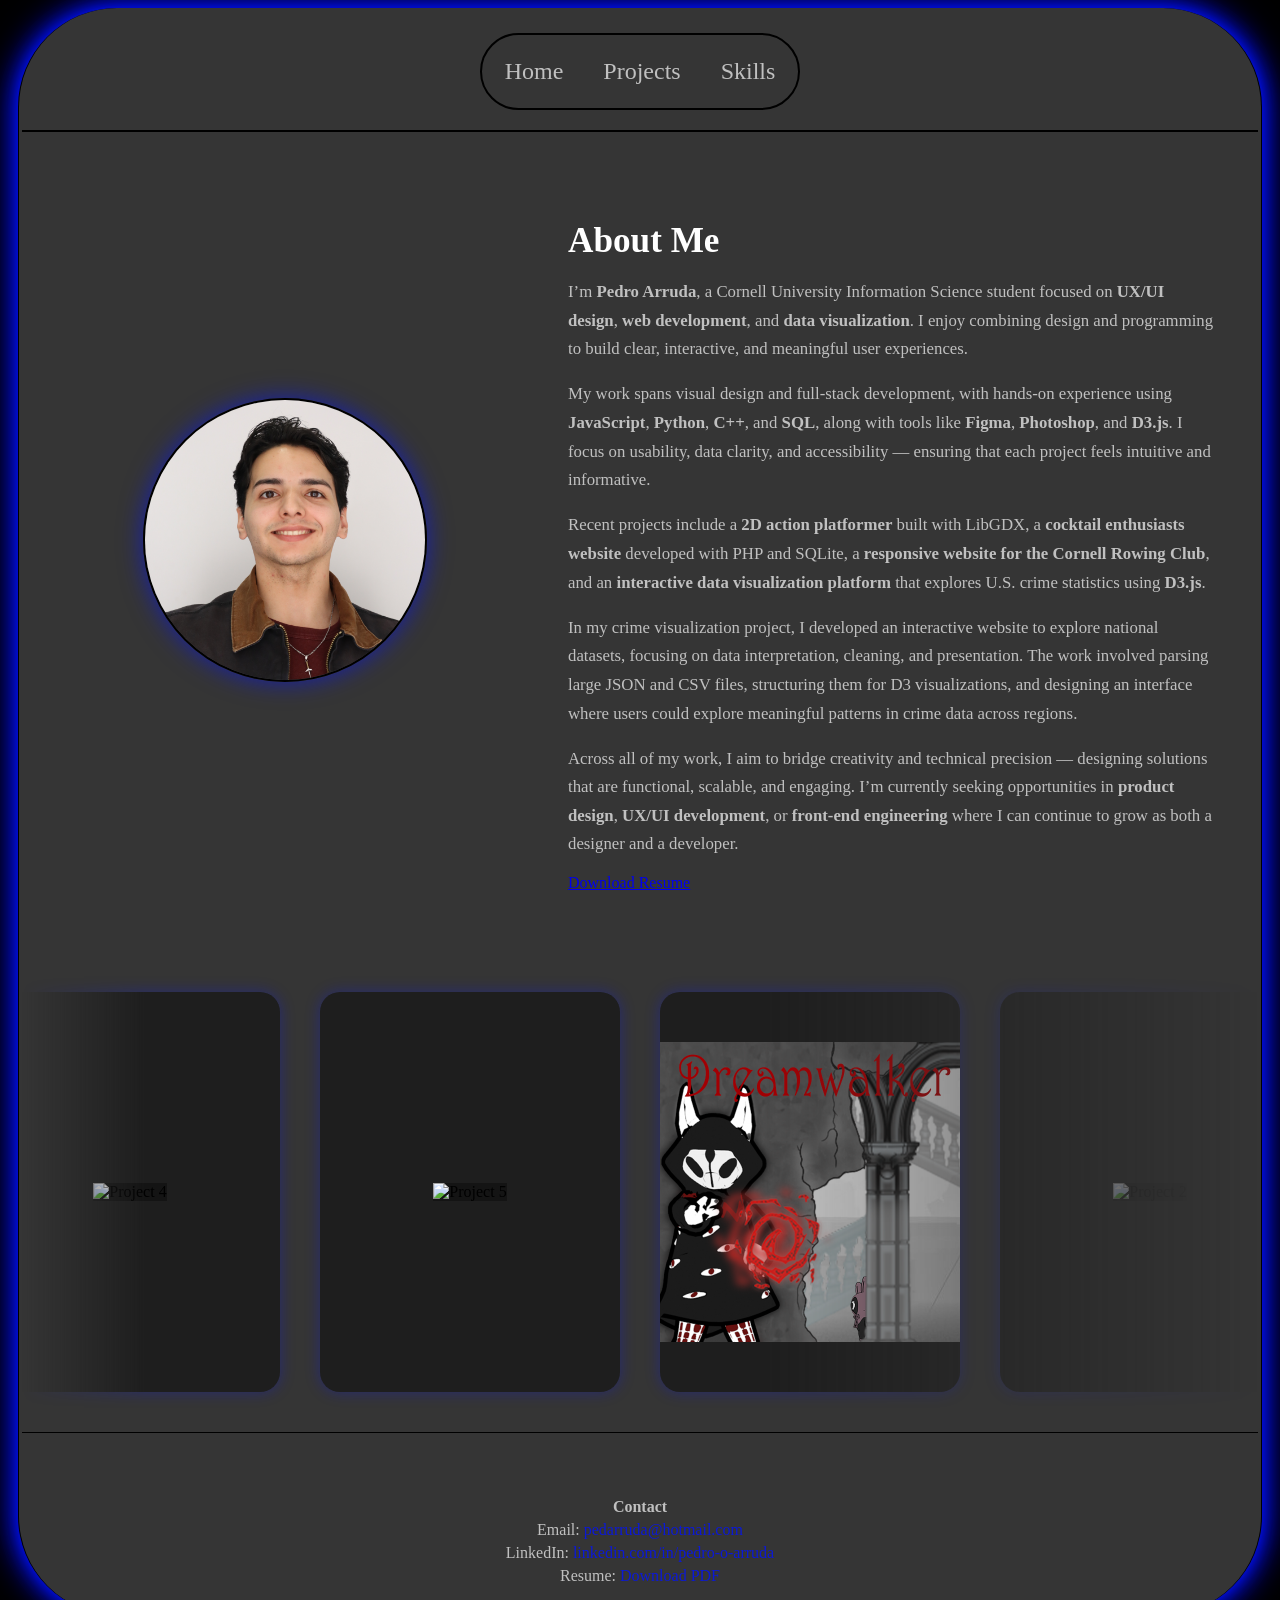
==== index.html @ a1d3c3af "video support, content added," ====
<!DOCTYPE html>
<html lang="en">
<head>
    <meta charset="UTF-8">
    <meta name="Home" id="currentPage">
    <meta name="viewport" content="width=device-width, initial-scale=1.0">
    <meta name="description" content="Pedro Arruda is a Cornell University Information Science student focused on UX/UI design, web development, and data visualization. He creates interactive, accessible, and data-driven experiences using JavaScript, D3.js, and modern web technologies.">
    <title>Home | Pedro Arruda</title>
    <link rel="stylesheet" href="public/css/style.css">
    <script src="https://d3js.org/d3.v7.min.js"></script>
</head>

<body>
    <div class="content shadow">
    

        <main class="col">
            <section class="row center about-section">
                <div class="about-image">
                  <img src="public/images/profile.jpg" alt="Pedro Arruda portrait" id="ppic">
                </div>
              
                <div class="about-text">
                  <h1>About Me</h1>
                  <p>
                    I’m <b>Pedro Arruda</b>, a Cornell University Information Science student focused on 
                    <b>UX/UI design</b>, <b>web development</b>, and <b>data visualization</b>. 
                    I enjoy combining design and programming to build clear, interactive, and meaningful user experiences.
                  </p>
              
                  <p>
                    My work spans visual design and full-stack development, with hands-on experience using 
                    <b>JavaScript</b>, <b>Python</b>, <b>C++</b>, and <b>SQL</b>, along with tools like 
                    <b>Figma</b>, <b>Photoshop</b>, and <b>D3.js</b>.  
                    I focus on usability, data clarity, and accessibility — ensuring that each project feels intuitive and informative.
                  </p>
              
                  <p>
                    Recent projects include a <b>2D action platformer</b> built with LibGDX, a <b>cocktail enthusiasts website</b> 
                    developed with PHP and SQLite, a <b>responsive website for the Cornell Rowing Club</b>, and an 
                    <b>interactive data visualization platform</b> that explores U.S. crime statistics using <b>D3.js</b>.
                  </p>
              
                  <p>
                    In my crime visualization project, I developed an interactive website to explore national datasets, 
                    focusing on data interpretation, cleaning, and presentation. The work involved parsing large JSON and CSV 
                    files, structuring them for D3 visualizations, and designing an interface where users could 
                    explore meaningful patterns in crime data across regions.
                  </p>
              
                  <p>
                    Across all of my work, I aim to bridge creativity and technical precision — designing solutions that are 
                    functional, scalable, and engaging. I’m currently seeking opportunities in <b>product design</b>, 
                    <b>UX/UI development</b>, or <b>front-end engineering</b> where I can continue to grow as both a designer and a developer.
                  </p>
              
                  <a href="public/files/Resume_Pedro_Arruda.pdf" download class="cta-button">Download Resume</a>
                </div>
              </section>
              
            <div class="gallery-wrapper">
                <div class="gallery">
                    <div class="card"><img src="public/images/projects/dreamwalker_card.png" alt="2D Action Platformer Game"></div>
                    <div class="card"><img src="public/images/img2.jpg" alt="Project 2"></div>
                    <div class="card"><img src="public/images/projects/info3300_final.png" alt="US Crime Visualization Website"></div>
                    <div class="card"><img src="public/images/img4.jpg" alt="Project 4"></div>
                    <div class="card"><img src="public/images/img5.jpg" alt="Project 5"></div>
                </div>
                </div>
        </main>

    </div>
</body>

<script src="scripts/nav.js"></script>
<script src="scripts/gallery.js"></script>
<script src="scripts/footer.js"></script>
</html>
---- public/css/style.css ----
/** Table Of Contents
*
*   Body
*   Responsive Navbar
*   Main
*   Projects page
*   Skills page
*   Footer
*
**/


/*    Body    */
body {
    background-color: black;
    > * {
        background-color: rgb(53, 53, 53);
    }
}

/* Scrollbar  customization */
body::-webkit-scrollbar {
    width: 12px;
}
body::-webkit-scrollbar-track {
    background:rgb(53, 53, 53);
    border-radius: 20px;
}
body::-webkit-scrollbar-thumb {
    background-color: rgb(165, 165, 165);
    border-radius: 20px;
}

.content{
    margin: 6px 10px;
    padding: 5px 3px;
    border: 1px solid black;
    border-top:none;
    border-bottom:none;
    border-radius: 99px;
}

/* Afterglow effect */
.shadow{
    box-shadow: 
        0 0 10px rgba(0, 17, 255, 0.5),
        0 0 20px rgba(0, 17, 255, 0.6),
        0 0 30px rgba(0, 17, 255, 0.7), 
        0 0 40px rgba(0, 17, 255, 0.8);
}

/* --- Responsive Navbar --- */

.navbar {
    display: flex;
    justify-content: center;       /* centers nav-container horizontally */
    background-color: transparent;
    padding: 20px 0;               /* increased vertical height */
    border-bottom: 1px solid black;
    box-sizing: border-box;
}

/* Container holding links */
.nav-container {
    display: flex;
    justify-content: center;       /* centers logo + nav group */
    align-items: center;
    flex-wrap: wrap;
    max-width: 800px;              /* slightly wider for balance */
    width: 100%;
    gap: 15px;
    padding: 0 15px;               /* keeps hamburger inside bounds */
}

/* Nav link group */
.nav-links {
    list-style: none;
    display: flex;
    justify-content: center;
    gap: 40px;
    padding: 23px 23px;            /* adds interior breathing room */
    margin: 0;
    border: 2px solid black;
    border-radius: 9999px;
    background-color: rgb(53, 53, 53);
}

.nav-links li a {
    color: silver;
    text-decoration: none;
    font-size: 24px;
    transition: color 0.5s;
}

.nav-links li a:hover {
    color: rgba(0, 17, 255, 0.8);
}

/* --- Hamburger Button --- */
.menu-toggle {
    display: none;
    flex-direction: column;
    cursor: pointer;
    gap: 5px;
    padding: 8px;                  /* keeps within bounds of glow box */
    border-radius: 6px;
    background-color: rgb(53, 53, 53);
    border: 1px solid black;
}

.bar {
    height: 3px;
    width: 25px;
    background-color: silver;
    border-radius: 2px;
    transition: 0.3s;
}

/* Animate to “X” when active */
.menu-toggle.active .bar:nth-child(1) {
    transform: rotate(45deg) translate(5px, 5px);
}
.menu-toggle.active .bar:nth-child(2) {
    opacity: 0;
}
.menu-toggle.active .bar:nth-child(3) {
    transform: rotate(-45deg) translate(5px, -5px);
}

/* --- Mobile Adjustments --- */
@media (max-width: 768px) {
    .nav-container {
        flex-direction: column;
        align-items: center;
        gap: 10px;
    }

    .menu-toggle {
        display: flex;
        margin-bottom: 10px;
    }

    .nav-links {
        flex-direction: column;
        align-items: center;
        width: 90%;
        border-radius: 0 0 15px 15px;
        box-shadow: 0 0 10px rgba(0, 17, 255, 0.5);
        max-height: 0;
        overflow: hidden;
        opacity: 0;
        transition: max-height 0.4s ease-out, opacity 0.3s ease-out;
    }

    .nav-links.active {
        max-height: 350px;         /* taller slide-down space */
        opacity: 1;
        transition: max-height 0.4s ease-in, opacity 0.3s ease-in;
    }

    .nav-links li {
        padding: 12px 0;
        text-align: center;
        width: 100%;
    }
}

/*    Main    */
main {
    display: flex;
    flex-direction: row;
    border-top: 1.5px solid black;
    border-bottom: 1.5px solid black;
    min-height: 400px;
}

#body {
    display: flex;
    flex-direction: column;
}

.center{
    text-align: center;
    padding-top: 5%;
    padding-bottom: padding-top;
}

.col{
    display:flex;
    flex-direction:column;
    flex-wrap:nowrap;
    > *{
        flex-grow:1;
    }
}

.row{
    display:flex;
    flex-direction:row;
    flex-wrap:nowrap;
    > *{
        flex-grow:1;
    }
}

.about-section {
    padding: 60px 40px;
    display: flex;
    align-items: center;
    justify-content: center;
    gap: 60px;
    flex-wrap: wrap;
  }
  
.about-image img {
    width: 280px;
    height: 280px;
    border-radius: 50%;
    object-fit: cover;
    box-shadow: 0 0 25px rgba(0, 17, 255, 0.6);
    border: 2px solid black;
  }
  
.about-text {
    max-width: 650px;
    color: silver;
    text-align: left;
  }
  
.about-text h1 {
    color: white;
    font-size: 2.2rem;
    margin-bottom: 15px;
  }
  
.about-text p {
    line-height: 1.7;
    margin-bottom: 15px;
    font-size: 1.05rem;
  }
  
@media (max-width: 768px) {
    .about-section {
      flex-direction: column;
      text-align: center;
      gap: 30px;
    }
    .about-text {
      text-align: center;
    }
}

/* --- Gallery --- */

.gallery-wrapper {
    position: relative;
    overflow-x: auto;
    overflow-y: hidden;
    scrollbar-width: none;              /* hide scrollbar (Firefox) */
    -ms-overflow-style: none;           /* hide scrollbar (IE/Edge) */
    display: flex;
    justify-content: center;
    align-items: center;
}

/* Hide scrollbar (Webkit browsers) */
.gallery-wrapper::-webkit-scrollbar {
    display: none;
}

.gallery {
    display: flex;
    gap: 40px;                         /* space between cards */
    padding: 40px 60px;                /* breathing room inside glow */
    scroll-snap-type: x mandatory;
}

/* Individual image cards */
.card {
    display: flex;
    align-items: center;
    justify-content: center;
    flex: 0 0 auto;
    width: 300px;
    height: 400px;
    border-radius: 20px;
    overflow: hidden;
    scroll-snap-align: center;
    transition: transform 0.4s ease, box-shadow 0.4s ease;
    background-color: rgb(30, 30, 30);
    box-shadow: 0 0 15px rgba(0, 17, 255, 0.3);
}

/* Image centering fix */
.card img {
    max-width: 100%;
    max-height: 100%;
    object-fit: contain;      /* keeps full image visible */
    object-position: center;  /* centers image inside card */
    display: block;
    margin: auto;
    background-color: rgb(20, 20, 20); /* subtle backdrop for small images */
    transition: transform .5s ease;
}


/* Hover lift/tilt effect */
.card:hover {
    transform: scale(1.05) rotateY(4deg);
    box-shadow: 0 0 25px rgba(0, 17, 255, 0.5);
}

.card:hover img {
    transform: scale(1.1);
}

.gallery-wrapper {
    position: relative;
    overflow-x: auto;
    overflow-y: hidden;
    scrollbar-width: none;
    -ms-overflow-style: none;
    display: flex;
    justify-content: center;
    align-items: center;

    /* Smooth scroll feel */
    scroll-behavior: smooth;
    -webkit-overflow-scrolling: touch;

    /* Dynamic fade edges using mask */
    -webkit-mask-image: linear-gradient(to right,
        transparent 0%,
        black 10%,
        black 60%,
        transparent 100%);
    mask-image: linear-gradient(to right,
        transparent 0%,
        black 10%,
        black 60%,
        transparent 100%);
    -webkit-mask-size: 100% 100%;
    mask-size: 100% 100%;
}

.gallery-wrapper::before {
    left: 0;
    background: linear-gradient(
        to right,
        rgb(33, 33, 33) 0%,
        rgba(53, 53, 53, 0) 100%
    );
}

.gallery-wrapper::after {
    right: 0;
    background: linear-gradient(
        to left,
        rgb(33, 33, 33) 0%,
        rgba(53, 53, 53, 0) 100%
    );
}

/* --- Mobile Adjustments --- */
@media (max-width: 768px) {
    .gallery {
        gap: 20px;
        padding: 20px 40px;
    }

    .card {
        width: 240px;
        height: 320px;
    }
}

/* --- Projects Page --- */

/* Default (Desktop) */
.project-card {
    display: flex;
    flex-direction: row;
    align-items: center;
    background-color: rgb(45, 45, 45);
    border: 1px solid black;
    border-radius: 15px;
    margin: 20px 20px;
    padding: 15px;
    overflow: hidden;
    box-shadow: 0 0 10px rgba(0, 17, 255, 0.4);
    transition: transform 0.3s ease, box-shadow 0.3s ease;
}

.project-card img {
    width: 400px;
    height: auto;
    object-fit: cover;
    border-right: 1px solid black;
}

.project-card:hover {
    transform: scale(1.02);
    box-shadow: 0 0 20px rgba(0, 17, 255, 0.6);
}

.project-text {
    padding: 20px 25px;
    color: silver;
}

/* --- Mobile and Tablet View --- */
@media (max-width: 850px) {
    .project-card {
        flex-direction: column;
        align-items: center;
        text-align: center;
        padding: 0;
    }

    .project-card img {
        width: 100%;
        max-height: 280px; /* keep aspect ratio visible */
        border-right: none;
        border-bottom: 1px solid black;
    }

    .project-text {
        padding: 20px;
    }

    .project-text h2 {
        font-size: 1.4rem;
        margin-bottom: 10px;
    }

    .project-text p {
        font-size: 1rem;
        line-height: 1.6;
    }

    .project-link {
        display: inline-block;
        margin-top: 10px;
        padding: 8px 16px;
        background-color: rgba(0, 17, 255, 0.8);
        border-radius: 9999px;
        color: white;
        text-decoration: none;
        font-weight: bold;
        transition: background 0.3s ease;
    }

    .project-link:hover {
        background-color: rgba(0, 17, 255, 1);
    }
}

/* --- Small Screens (Phones under 500px) --- */
@media (max-width: 500px) {
    .project-card img {
        max-height: 220px;
    }

    .project-text h2 {
        font-size: 1.2rem;
    }

    .project-text p {
        font-size: 0.95rem;
    }
}

/* --- Video Modal --- */
.modal {
    display: none;
    position: fixed;
    z-index: 1000;
    left: 0;
    top: 0;
    width: 100%;
    height: 100%;
    background: rgba(20, 20, 20, 0.8);
    backdrop-filter: blur(6px);
    justify-content: center;
    align-items: center;
  }
  
  .modal.active {
    display: flex;
    animation: fadeIn 0.3s ease;
  }
  
  .modal-content {
    position: relative;
    background-color: rgb(20, 20, 20);
    border-radius: 10px;
    padding: 15px;
    box-shadow: 0 0 25px rgba(0, 17, 255, 0.6);
    max-width: 800px;
    width: 90%;
  }
  
  .modal-content video,
  .modal-content iframe {
    width: 100%;
    height: 450px;
    border-radius: 10px;
    object-fit: cover;
  }
  
  #closeModal {
    position: absolute;
    top: 10px;
    right: 20px;
    font-size: 1.8rem;
    color: white;
    cursor: pointer;
  }
  
  @keyframes fadeIn {
    from { opacity: 0; }
    to { opacity: 1; }
  }
  
  /* Background blur on modal open */
  body.blurred .content.shadow {
    filter: blur(5px) brightness(0.8);
    transition: filter 0.3s ease;
  }
  
  .hint {
    font-size: 0.9rem;
    color: rgba(200, 200, 200, 0.7);
    margin-top: 8px;
    font-style: italic;
  }
  




/*    Footer    */
footer {
    display: flex;
    justify-content: center;
    align-items: center;
    padding: 20px 0;
    margin-top: 40px;
  }
  
  footer ul {
    list-style: none;
    text-align: center;
    padding: 0;
    margin: 0;
    color: silver;
  }
  
  footer ul li {
    margin: 5px 0;
  }
  
  footer a {
    color: rgba(0, 17, 255, 0.8);
    text-decoration: none;
    transition: color 0.3s ease;
  }
  
  footer a:hover {
    color: white;
  }
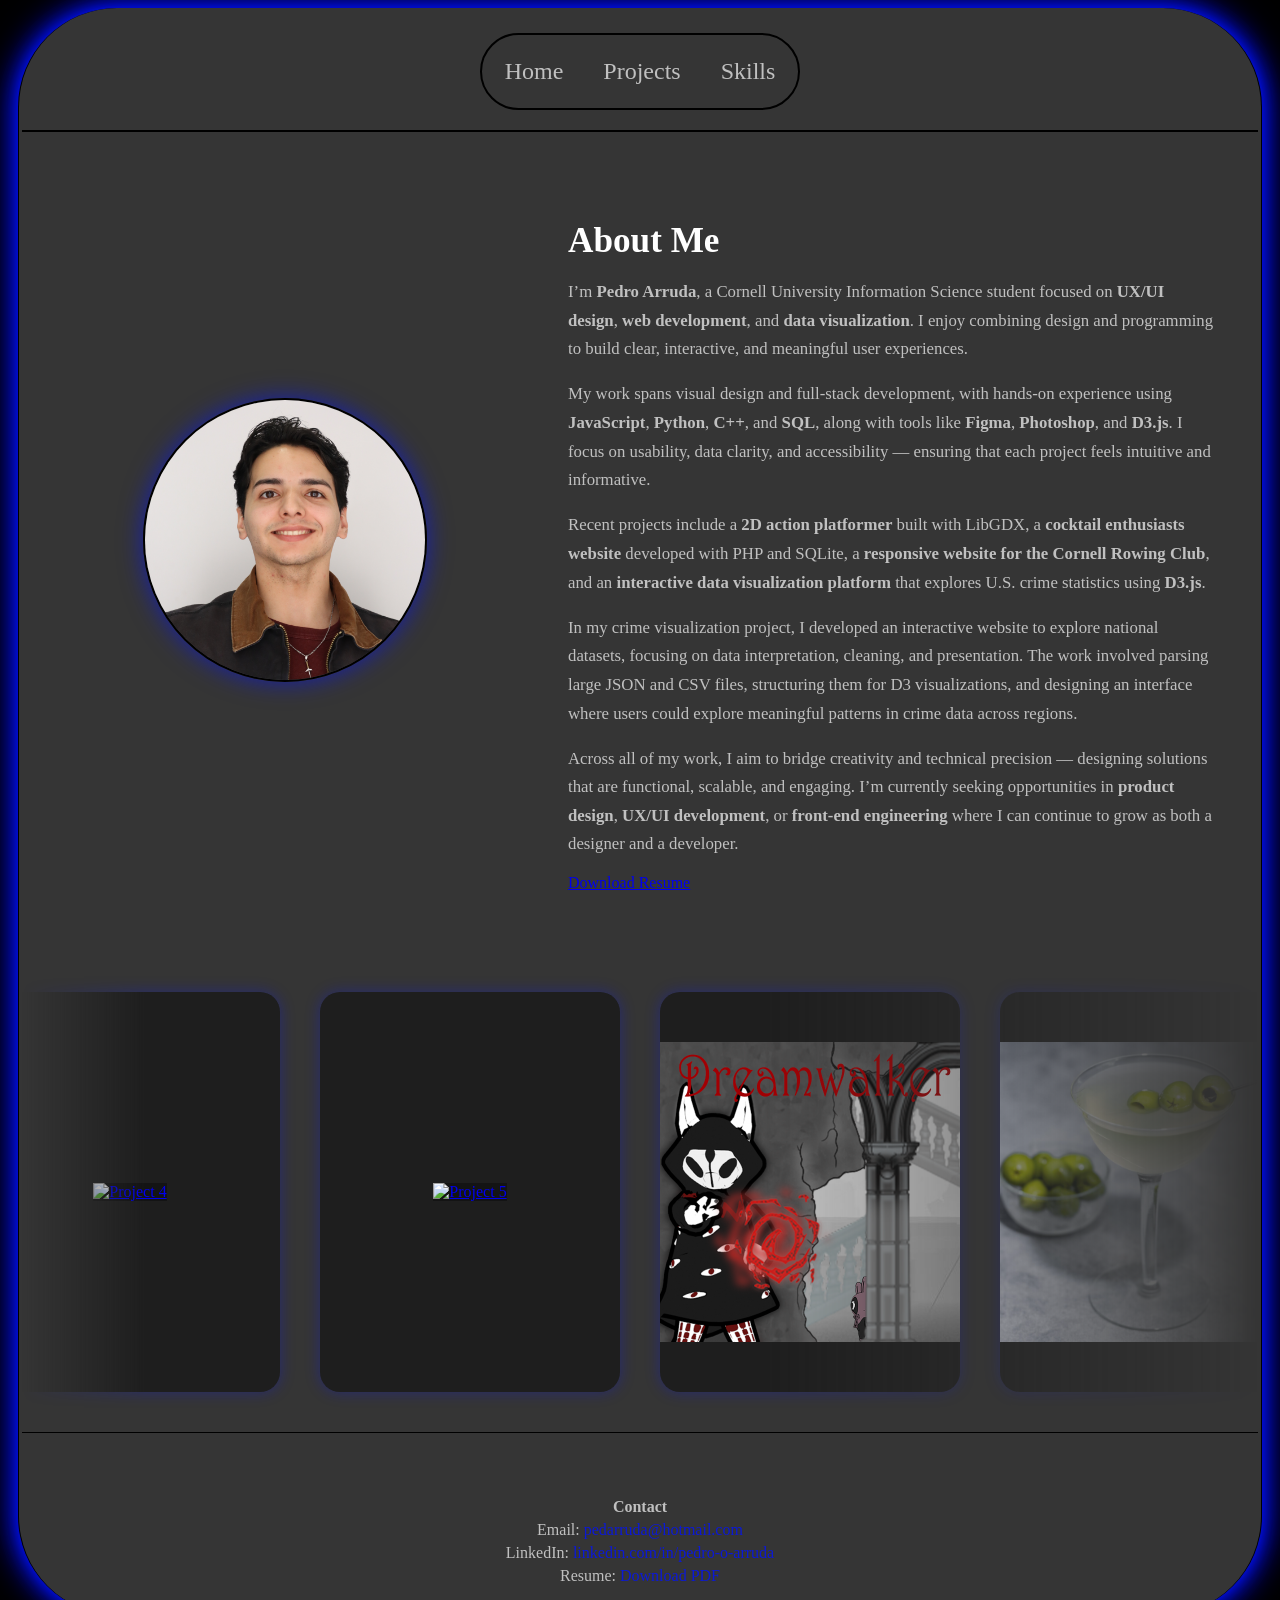
==== commit d938a8c7: "Filling content" ====
--- a/index.html
+++ b/index.html
@@ -58,15 +58,16 @@
                 </div>
               </section>
               
+            
             <div class="gallery-wrapper">
                 <div class="gallery">
-                    <div class="card"><img src="public/images/projects/dreamwalker_card.png" alt="2D Action Platformer Game"></div>
-                    <div class="card"><img src="public/images/img2.jpg" alt="Project 2"></div>
-                    <div class="card"><img src="public/images/projects/info3300_final.png" alt="US Crime Visualization Website"></div>
-                    <div class="card"><img src="public/images/img4.jpg" alt="Project 4"></div>
-                    <div class="card"><img src="public/images/img5.jpg" alt="Project 5"></div>
+                    <div class="card"><a href="projects.html#p1"><img src="public/images/projects/dreamwalker_card.png" alt="2D Action Platformer Game"></a></div>
+                    <div class="card"><a href="projects.html#p2"><img src="public/images/projects/cocktail.jpg" alt="Cocktail Enthusiast Website"></a></div>
+                    <div class="card"><a href="projects.html#p3"><img src="public/images/projects/info3300_final.png" alt="US Crime Visualization Website"></a></div>
+                    <div class="card"><a href="projects.html#p4"><img src="public/images/img4.jpg" alt="Project 4"></a></div>
+                    <div class="card"><a href="projects.html#p5"><img src="public/images/img5.jpg" alt="Project 5"></a></div>
                 </div>
-                </div>
+              </div>
         </main>
 
     </div>
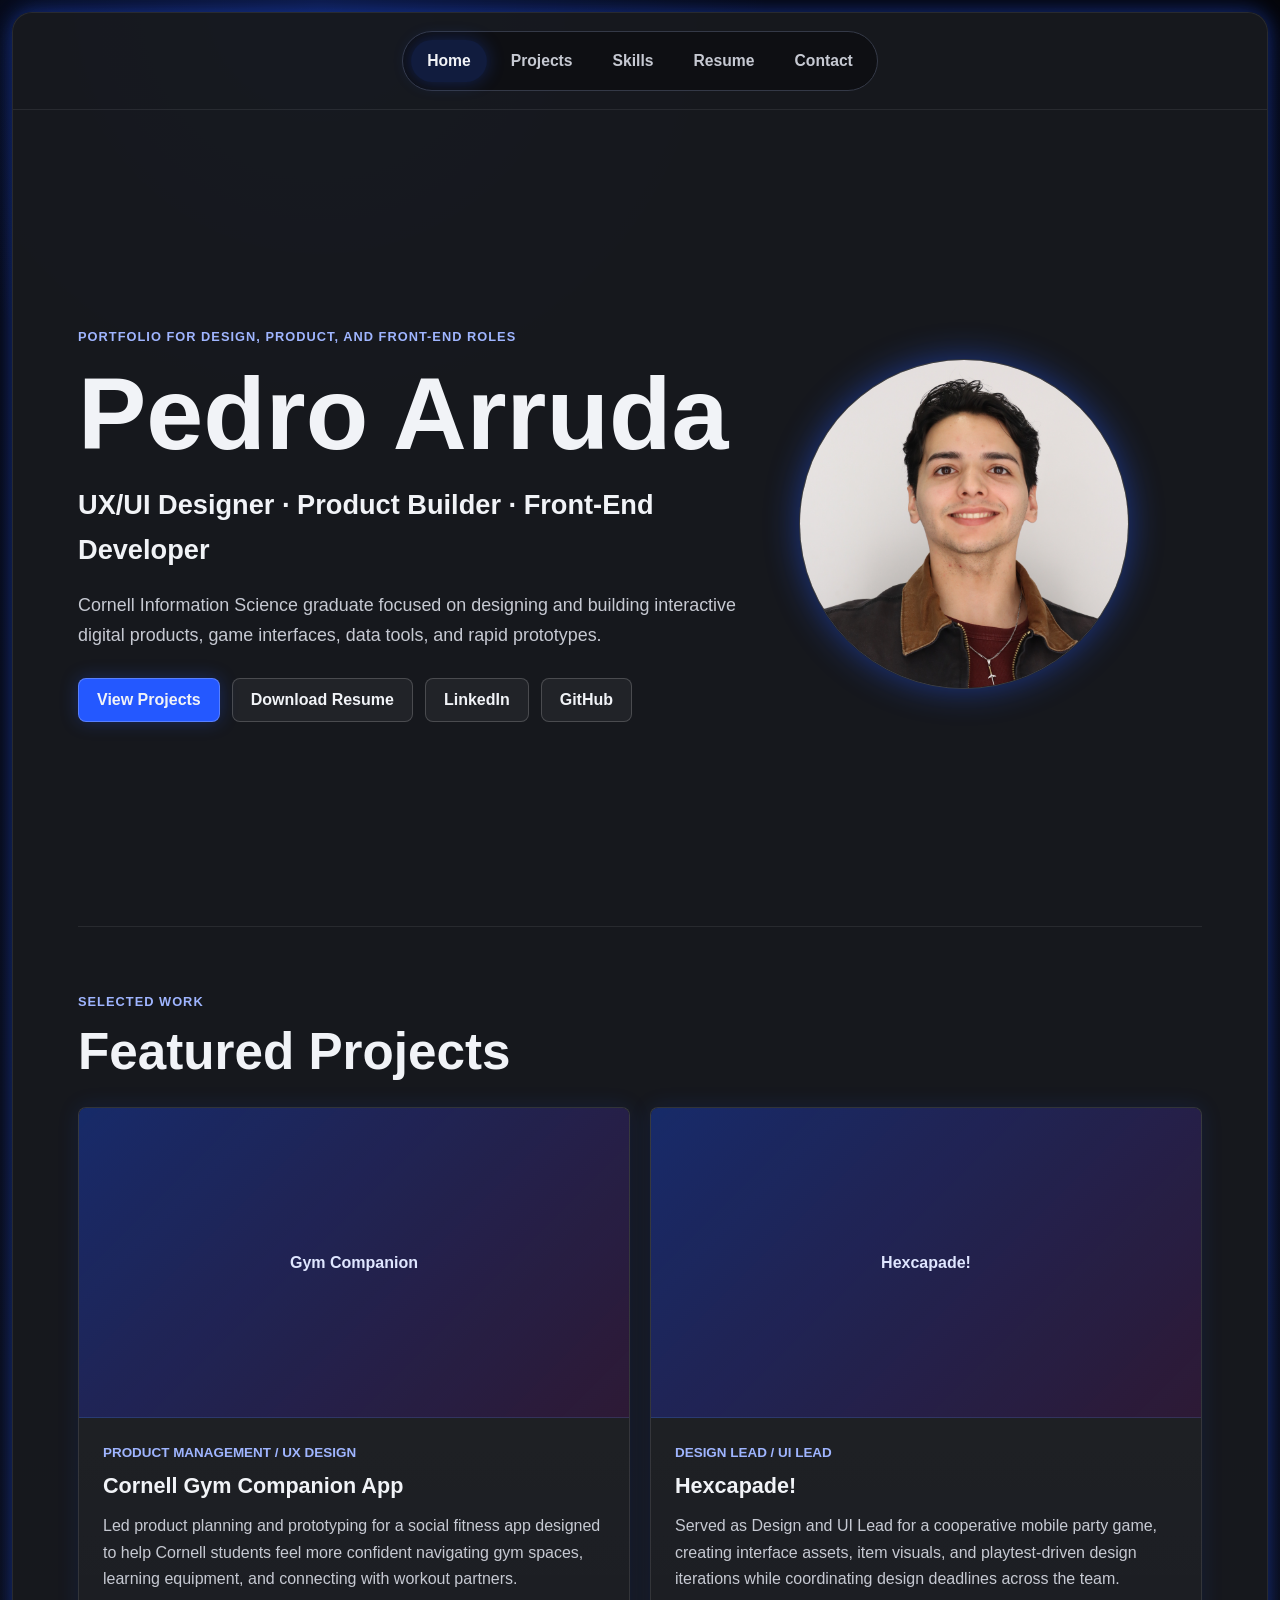
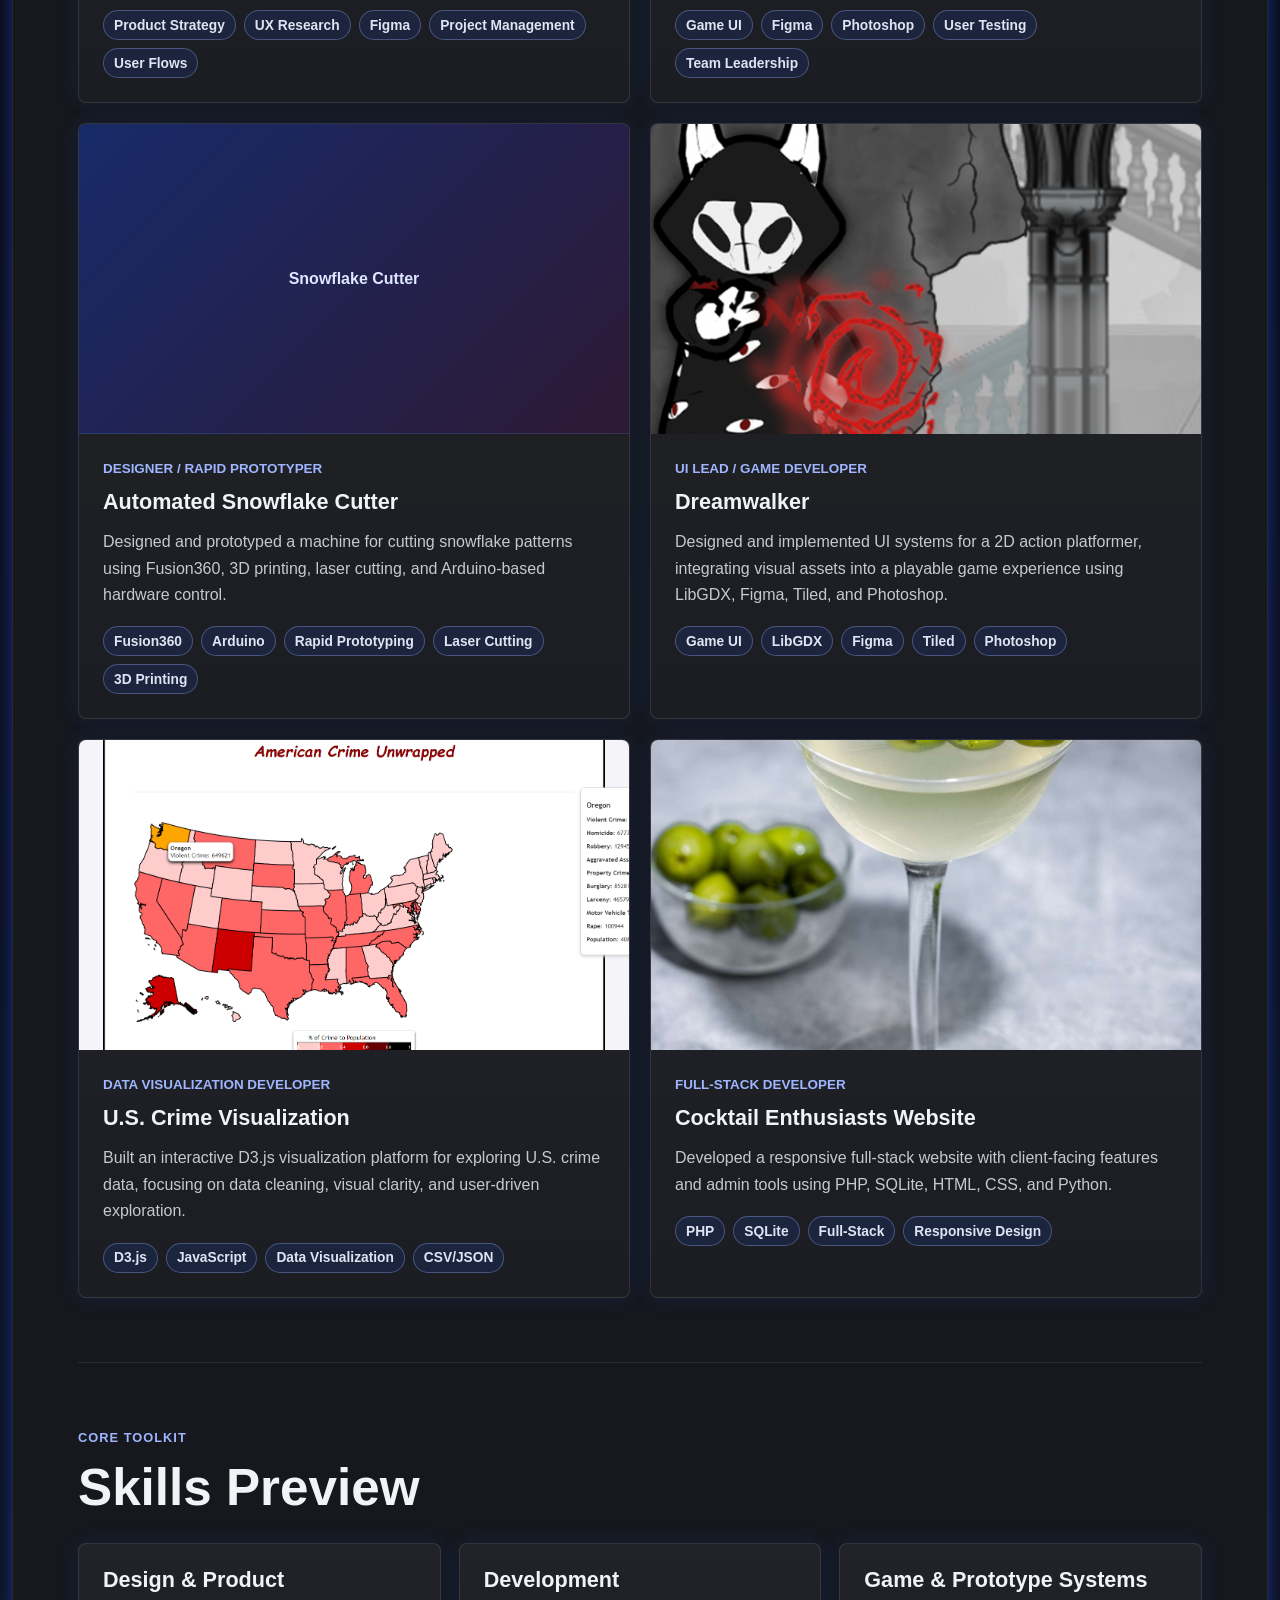
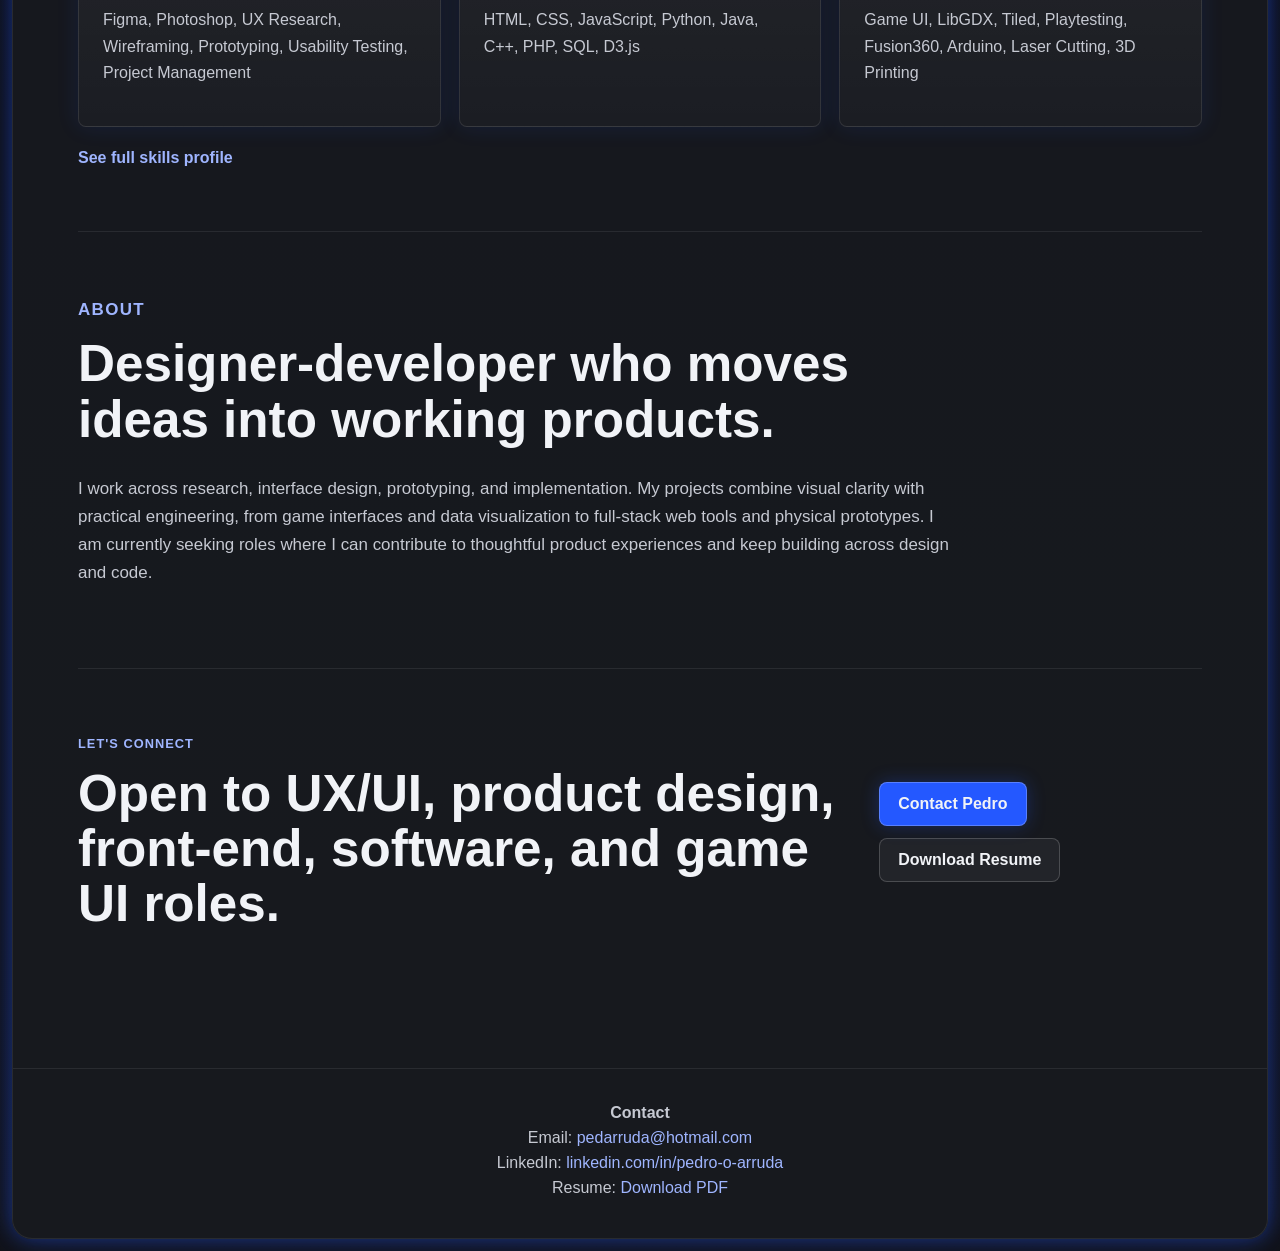
==== commit cebb11d1: "massive changes from previous architecture" ====
--- a/index.html
+++ b/index.html
@@ -4,76 +4,167 @@
     <meta charset="UTF-8">
     <meta name="Home" id="currentPage">
     <meta name="viewport" content="width=device-width, initial-scale=1.0">
-    <meta name="description" content="Pedro Arruda is a Cornell University Information Science student focused on UX/UI design, web development, and data visualization. He creates interactive, accessible, and data-driven experiences using JavaScript, D3.js, and modern web technologies.">
+    <meta name="description" content="Pedro Arruda is a Cornell Information Science graduate focused on UX/UI design, product design, front-end development, software engineering, and game UI design.">
     <title>Home | Pedro Arruda</title>
     <link rel="stylesheet" href="public/css/style.css">
-    <script src="https://d3js.org/d3.v7.min.js"></script>
 </head>
 
 <body>
     <div class="content shadow">
-    
+        <main class="home-page">
+            <section class="hero-section" aria-labelledby="hero-title">
+                <div class="hero-copy">
+                    <p class="eyebrow">Portfolio for design, product, and front-end roles</p>
+                    <h1 id="hero-title">Pedro Arruda</h1>
+                    <p class="hero-role">UX/UI Designer &middot; Product Builder &middot; Front-End Developer</p>
+                    <p class="hero-summary">
+                        Cornell Information Science graduate focused on designing and building interactive digital products,
+                        game interfaces, data tools, and rapid prototypes.
+                    </p>
+                    <div class="button-row" aria-label="Primary portfolio links">
+                        <a class="button primary" href="projects.html">View Projects</a>
+                        <a class="button" href="public/files/Resume.pdf" download aria-label="Download Pedro Arruda resume as a PDF">Download Resume</a>
+                        <a class="button" href="https://linkedin.com/in/pedro-o-arruda" target="_blank" rel="noopener" aria-label="Visit Pedro Arruda on LinkedIn">LinkedIn</a>
+                        <a class="button" href="https://github.com/PedroTheOlive" target="_blank" rel="noopener" aria-label="Visit Pedro Arruda on GitHub">GitHub</a>
+                    </div>
+                </div>
+                <div class="hero-portrait">
+                    <img src="public/images/profile.jpg" alt="Portrait of Pedro Arruda">
+                </div>
+            </section>
 
-        <main class="col">
-            <section class="row center about-section">
-                <div class="about-image">
-                  <img src="public/images/profile.jpg" alt="Pedro Arruda portrait" id="ppic">
+            <section class="section-block" aria-labelledby="featured-title">
+                <div class="section-heading">
+                    <p class="eyebrow">Selected work</p>
+                    <h2 id="featured-title">Featured Projects</h2>
                 </div>
-              
-                <div class="about-text">
-                  <h1>About Me</h1>
-                  <p>
-                    I’m <b>Pedro Arruda</b>, a Cornell University Information Science student focused on 
-                    <b>UX/UI design</b>, <b>web development</b>, and <b>data visualization</b>. 
-                    I enjoy combining design and programming to build clear, interactive, and meaningful user experiences.
-                  </p>
-              
-                  <p>
-                    My work spans visual design and full-stack development, with hands-on experience using 
-                    <b>JavaScript</b>, <b>Python</b>, <b>C++</b>, and <b>SQL</b>, along with tools like 
-                    <b>Figma</b>, <b>Photoshop</b>, and <b>D3.js</b>.  
-                    I focus on usability, data clarity, and accessibility — ensuring that each project feels intuitive and informative.
-                  </p>
-              
-                  <p>
-                    Recent projects include a <b>2D action platformer</b> built with LibGDX, a <b>cocktail enthusiasts website</b> 
-                    developed with PHP and SQLite, a <b>responsive website for the Cornell Rowing Club</b>, and an 
-                    <b>interactive data visualization platform</b> that explores U.S. crime statistics using <b>D3.js</b>.
-                  </p>
-              
-                  <p>
-                    In my crime visualization project, I developed an interactive website to explore national datasets, 
-                    focusing on data interpretation, cleaning, and presentation. The work involved parsing large JSON and CSV 
-                    files, structuring them for D3 visualizations, and designing an interface where users could 
-                    explore meaningful patterns in crime data across regions.
-                  </p>
-              
-                  <p>
-                    Across all of my work, I aim to bridge creativity and technical precision — designing solutions that are 
-                    functional, scalable, and engaging. I’m currently seeking opportunities in <b>product design</b>, 
-                    <b>UX/UI development</b>, or <b>front-end engineering</b> where I can continue to grow as both a designer and a developer.
-                  </p>
-              
-                  <a href="public/files/Resume_Pedro_Arruda.pdf" download class="cta-button">Download Resume</a>
+
+                <div class="featured-grid">
+                    <article class="feature-card">
+                        <!-- TODO: Replace placeholder with a Cornell Gym Companion App screenshot. -->
+                        <div class="project-placeholder" role="img" aria-label="Screenshot placeholder for Cornell Gym Companion App">Gym Companion</div>
+                        <div class="card-copy">
+                            <p class="project-role">Product Management / UX Design</p>
+                            <h3>Cornell Gym Companion App</h3>
+                            <p>Led product planning and prototyping for a social fitness app designed to help Cornell students feel more confident navigating gym spaces, learning equipment, and connecting with workout partners.</p>
+                            <div class="tag-list" aria-label="Cornell Gym Companion App skills">
+                                <span>Product Strategy</span><span>UX Research</span><span>Figma</span><span>Project Management</span><span>User Flows</span>
+                            </div>
+                        </div>
+                    </article>
+
+                    <article class="feature-card">
+                        <!-- TODO: Replace placeholder with a Hexcapade screenshot or key art. -->
+                        <div class="project-placeholder" role="img" aria-label="Screenshot placeholder for Hexcapade">Hexcapade!</div>
+                        <div class="card-copy">
+                            <p class="project-role">Design Lead / UI Lead</p>
+                            <h3>Hexcapade!</h3>
+                            <p>Served as Design and UI Lead for a cooperative mobile party game, creating interface assets, item visuals, and playtest-driven design iterations while coordinating design deadlines across the team.</p>
+                            <div class="tag-list" aria-label="Hexcapade skills">
+                                <span>Game UI</span><span>Figma</span><span>Photoshop</span><span>User Testing</span><span>Team Leadership</span>
+                            </div>
+                        </div>
+                    </article>
+
+                    <article class="feature-card">
+                        <!-- TODO: Replace placeholder with a snowflake cutter prototype photo. -->
+                        <div class="project-placeholder" role="img" aria-label="Screenshot placeholder for Automated Snowflake Cutter">Snowflake Cutter</div>
+                        <div class="card-copy">
+                            <p class="project-role">Designer / Rapid Prototyper</p>
+                            <h3>Automated Snowflake Cutter</h3>
+                            <p>Designed and prototyped a machine for cutting snowflake patterns using Fusion360, 3D printing, laser cutting, and Arduino-based hardware control.</p>
+                            <div class="tag-list" aria-label="Automated Snowflake Cutter skills">
+                                <span>Fusion360</span><span>Arduino</span><span>Rapid Prototyping</span><span>Laser Cutting</span><span>3D Printing</span>
+                            </div>
+                        </div>
+                    </article>
+
+                    <article class="feature-card">
+                        <img src="public/images/projects/dreamwalker_card.png" alt="Dreamwalker game interface preview">
+                        <div class="card-copy">
+                            <p class="project-role">UI Lead / Game Developer</p>
+                            <h3>Dreamwalker</h3>
+                            <p>Designed and implemented UI systems for a 2D action platformer, integrating visual assets into a playable game experience using LibGDX, Figma, Tiled, and Photoshop.</p>
+                            <div class="tag-list" aria-label="Dreamwalker skills">
+                                <span>Game UI</span><span>LibGDX</span><span>Figma</span><span>Tiled</span><span>Photoshop</span>
+                            </div>
+                        </div>
+                    </article>
+
+                    <article class="feature-card">
+                        <img src="public/images/projects/info3300_final.png" alt="Interactive U.S. crime data visualization preview">
+                        <div class="card-copy">
+                            <p class="project-role">Data Visualization Developer</p>
+                            <h3>U.S. Crime Visualization</h3>
+                            <p>Built an interactive D3.js visualization platform for exploring U.S. crime data, focusing on data cleaning, visual clarity, and user-driven exploration.</p>
+                            <div class="tag-list" aria-label="U.S. Crime Visualization skills">
+                                <span>D3.js</span><span>JavaScript</span><span>Data Visualization</span><span>CSV/JSON</span>
+                            </div>
+                        </div>
+                    </article>
+
+                    <article class="feature-card">
+                        <img src="public/images/projects/cocktail.jpg" alt="Cocktail Enthusiasts Website responsive interface preview">
+                        <div class="card-copy">
+                            <p class="project-role">Full-Stack Developer</p>
+                            <h3>Cocktail Enthusiasts Website</h3>
+                            <p>Developed a responsive full-stack website with client-facing features and admin tools using PHP, SQLite, HTML, CSS, and Python.</p>
+                            <div class="tag-list" aria-label="Cocktail Enthusiasts Website skills">
+                                <span>PHP</span><span>SQLite</span><span>Full-Stack</span><span>Responsive Design</span>
+                            </div>
+                        </div>
+                    </article>
                 </div>
-              </section>
-              
-            
-            <div class="gallery-wrapper">
-                <div class="gallery">
-                    <div class="card"><a href="projects.html#p1"><img src="public/images/projects/dreamwalker_card.png" alt="2D Action Platformer Game"></a></div>
-                    <div class="card"><a href="projects.html#p2"><img src="public/images/projects/cocktail.jpg" alt="Cocktail Enthusiast Website"></a></div>
-                    <div class="card"><a href="projects.html#p3"><img src="public/images/projects/info3300_final.png" alt="US Crime Visualization Website"></a></div>
-                    <div class="card"><a href="projects.html#p4"><img src="public/images/img4.jpg" alt="Project 4"></a></div>
-                    <div class="card"><a href="projects.html#p5"><img src="public/images/img5.jpg" alt="Project 5"></a></div>
+            </section>
+
+            <section class="section-block skills-preview" aria-labelledby="skills-preview-title">
+                <div class="section-heading">
+                    <p class="eyebrow">Core toolkit</p>
+                    <h2 id="skills-preview-title">Skills Preview</h2>
                 </div>
-              </div>
+                <div class="skill-card-grid">
+                    <article class="skill-card">
+                        <h3>Design & Product</h3>
+                        <p>Figma, Photoshop, UX Research, Wireframing, Prototyping, Usability Testing, Project Management</p>
+                    </article>
+                    <article class="skill-card">
+                        <h3>Development</h3>
+                        <p>HTML, CSS, JavaScript, Python, Java, C++, PHP, SQL, D3.js</p>
+                    </article>
+                    <article class="skill-card">
+                        <h3>Game & Prototype Systems</h3>
+                        <p>Game UI, LibGDX, Tiled, Playtesting, Fusion360, Arduino, Laser Cutting, 3D Printing</p>
+                    </article>
+                </div>
+                <a class="text-link" href="skills.html">See full skills profile</a>
+            </section>
+
+            <section class="section-block about-brief" aria-labelledby="about-title">
+                <div class="section-heading">
+                    <p class="eyebrow">About</p>
+                    <h2 id="about-title">Designer-developer who moves ideas into working products.</h2>
+                </div>
+                <p>
+                    I work across research, interface design, prototyping, and implementation. My projects combine visual clarity
+                    with practical engineering, from game interfaces and data visualization to full-stack web tools and physical prototypes.
+                    I am currently seeking roles where I can contribute to thoughtful product experiences and keep building across design and code.
+                </p>
+            </section>
+
+            <section class="section-block cta-section" id="contact" aria-labelledby="contact-title">
+                <div>
+                    <p class="eyebrow">Let's connect</p>
+                    <h2 id="contact-title">Open to UX/UI, product design, front-end, software, and game UI roles.</h2>
+                </div>
+                <div class="button-row">
+                    <a class="button primary" href="mailto:pedarruda@hotmail.com" aria-label="Email Pedro Arruda">Contact Pedro</a>
+                    <a class="button" href="public/files/Resume.pdf" download aria-label="Download Pedro Arruda resume as a PDF">Download Resume</a>
+                </div>
+            </section>
         </main>
+    </div>
 
-    </div>
+    <script src="scripts/nav.js"></script>
+    <script src="scripts/footer.js"></script>
 </body>
-
-<script src="scripts/nav.js"></script>
-<script src="scripts/gallery.js"></script>
-<script src="scripts/footer.js"></script>
 </html>
--- a/public/css/style.css
+++ b/public/css/style.css
@@ -1,572 +1,844 @@
-/** Table Of Contents
-*
-*   Body
-*   Responsive Navbar
-*   Main
-*   Projects page
-*   Skills page
-*   Footer
-*
-**/
-
-
-/*    Body    */
+:root {
+    --surface: #181a1f;
+    --line: #343947;
+    --text: #f1f3f7;
+    --muted: #c6c9d2;
+    --soft: #9fa6b8;
+    --blue: #2458ff;
+    --blue-soft: rgba(36, 88, 255, 0.28);
+    --radius: 8px;
+    --max-width: 1180px;
+}
+
+* {
+    box-sizing: border-box;
+}
+
+html {
+    scroll-behavior: smooth;
+}
+
 body {
-    background-color: black;
-    > * {
-        background-color: rgb(53, 53, 53);
-    }
-}
-
-/* Scrollbar  customization */
+    margin: 0;
+    min-height: 100vh;
+    background:
+        radial-gradient(circle at 25% 0%, rgba(36, 88, 255, 0.22), transparent 28rem),
+        linear-gradient(180deg, #050507 0%, #111217 100%);
+    color: var(--text);
+    font-family: Arial, Helvetica, sans-serif;
+}
+
 body::-webkit-scrollbar {
     width: 12px;
 }
+
 body::-webkit-scrollbar-track {
-    background:rgb(53, 53, 53);
+    background: var(--surface);
+}
+
+body::-webkit-scrollbar-thumb {
+    background-color: #777d8a;
     border-radius: 20px;
 }
-body::-webkit-scrollbar-thumb {
-    background-color: rgb(165, 165, 165);
+
+a {
+    color: inherit;
+}
+
+img {
+    display: block;
+    max-width: 100%;
+}
+
+.content {
+    width: min(100% - 24px, 1440px);
+    margin: 12px auto;
+    background: rgba(24, 26, 31, 0.94);
+    border: 1px solid rgba(255, 255, 255, 0.08);
     border-radius: 20px;
-}
-
-.content{
-    margin: 6px 10px;
-    padding: 5px 3px;
-    border: 1px solid black;
-    border-top:none;
-    border-bottom:none;
-    border-radius: 99px;
-}
-
-/* Afterglow effect */
-.shadow{
-    box-shadow: 
-        0 0 10px rgba(0, 17, 255, 0.5),
-        0 0 20px rgba(0, 17, 255, 0.6),
-        0 0 30px rgba(0, 17, 255, 0.7), 
-        0 0 40px rgba(0, 17, 255, 0.8);
-}
-
-/* --- Responsive Navbar --- */
+    overflow: hidden;
+}
+
+.shadow {
+    box-shadow:
+        0 0 18px rgba(36, 88, 255, 0.36),
+        0 0 42px rgba(36, 88, 255, 0.22);
+}
 
 .navbar {
     display: flex;
-    justify-content: center;       /* centers nav-container horizontally */
-    background-color: transparent;
-    padding: 20px 0;               /* increased vertical height */
-    border-bottom: 1px solid black;
-    box-sizing: border-box;
-}
-
-/* Container holding links */
+    justify-content: center;
+    padding: 18px 20px;
+    border-bottom: 1px solid rgba(255, 255, 255, 0.08);
+}
+
 .nav-container {
-    display: flex;
-    justify-content: center;       /* centers logo + nav group */
-    align-items: center;
-    flex-wrap: wrap;
-    max-width: 800px;              /* slightly wider for balance */
-    width: 100%;
-    gap: 15px;
-    padding: 0 15px;               /* keeps hamburger inside bounds */
-}
-
-/* Nav link group */
+    width: min(100%, var(--max-width));
+    display: flex;
+    justify-content: center;
+    align-items: center;
+}
+
 .nav-links {
     list-style: none;
     display: flex;
     justify-content: center;
-    gap: 40px;
-    padding: 23px 23px;            /* adds interior breathing room */
+    align-items: center;
+    gap: 8px;
+    padding: 8px;
     margin: 0;
-    border: 2px solid black;
-    border-radius: 9999px;
-    background-color: rgb(53, 53, 53);
-}
-
-.nav-links li a {
-    color: silver;
+    border: 1px solid var(--line);
+    border-radius: 999px;
+    background-color: rgba(12, 13, 17, 0.76);
+}
+
+.nav-links a {
+    display: inline-flex;
+    align-items: center;
+    min-height: 42px;
+    padding: 0 16px;
+    color: var(--muted);
     text-decoration: none;
-    font-size: 24px;
-    transition: color 0.5s;
-}
-
-.nav-links li a:hover {
-    color: rgba(0, 17, 255, 0.8);
-}
-
-/* --- Hamburger Button --- */
+    font-size: 0.98rem;
+    font-weight: 700;
+    border-radius: 999px;
+    transition: color 0.2s ease, background-color 0.2s ease, box-shadow 0.2s ease;
+}
+
+.nav-links a:hover,
+.nav-links a:focus-visible,
+.nav-links a.active {
+    color: var(--text);
+    background-color: rgba(36, 88, 255, 0.18);
+    box-shadow: 0 0 18px var(--blue-soft);
+    outline: none;
+}
+
 .menu-toggle {
     display: none;
     flex-direction: column;
+    gap: 5px;
+    padding: 10px;
+    border: 1px solid var(--line);
+    border-radius: var(--radius);
+    background-color: rgba(12, 13, 17, 0.9);
     cursor: pointer;
-    gap: 5px;
-    padding: 8px;                  /* keeps within bounds of glow box */
-    border-radius: 6px;
-    background-color: rgb(53, 53, 53);
-    border: 1px solid black;
 }
 
 .bar {
     height: 3px;
     width: 25px;
-    background-color: silver;
+    background-color: var(--muted);
     border-radius: 2px;
-    transition: 0.3s;
-}
-
-/* Animate to “X” when active */
+    transition: transform 0.3s ease, opacity 0.3s ease;
+}
+
 .menu-toggle.active .bar:nth-child(1) {
-    transform: rotate(45deg) translate(5px, 5px);
-}
+    transform: rotate(45deg) translate(6px, 5px);
+}
+
 .menu-toggle.active .bar:nth-child(2) {
     opacity: 0;
 }
+
 .menu-toggle.active .bar:nth-child(3) {
-    transform: rotate(-45deg) translate(5px, -5px);
-}
-
-/* --- Mobile Adjustments --- */
-@media (max-width: 768px) {
-    .nav-container {
-        flex-direction: column;
-        align-items: center;
-        gap: 10px;
-    }
-
-    .menu-toggle {
-        display: flex;
-        margin-bottom: 10px;
-    }
-
-    .nav-links {
-        flex-direction: column;
-        align-items: center;
-        width: 90%;
-        border-radius: 0 0 15px 15px;
-        box-shadow: 0 0 10px rgba(0, 17, 255, 0.5);
-        max-height: 0;
-        overflow: hidden;
-        opacity: 0;
-        transition: max-height 0.4s ease-out, opacity 0.3s ease-out;
-    }
-
-    .nav-links.active {
-        max-height: 350px;         /* taller slide-down space */
-        opacity: 1;
-        transition: max-height 0.4s ease-in, opacity 0.3s ease-in;
-    }
-
-    .nav-links li {
-        padding: 12px 0;
-        text-align: center;
-        width: 100%;
-    }
-}
-
-/*    Main    */
+    transform: rotate(-45deg) translate(6px, -5px);
+}
+
 main {
-    display: flex;
-    flex-direction: row;
-    border-top: 1.5px solid black;
-    border-bottom: 1.5px solid black;
-    min-height: 400px;
-}
-
-#body {
+    min-height: 420px;
+}
+
+.home-page,
+.projects-section,
+.skills-section {
+    width: min(100%, var(--max-width));
+    margin: 0 auto;
+    padding: 56px 28px 72px;
+}
+
+.hero-section {
+    min-height: min(760px, calc(100vh - 80px));
+    display: grid;
+    grid-template-columns: minmax(0, 1.25fr) minmax(280px, 0.75fr);
+    align-items: center;
+    gap: 48px;
+    padding-bottom: 44px;
+}
+
+.hero-copy {
+    max-width: 760px;
+}
+
+.eyebrow {
+    margin: 0 0 12px;
+    color: #9fb5ff;
+    font-size: 0.8rem;
+    font-weight: 800;
+    letter-spacing: 0.08em;
+    text-transform: uppercase;
+}
+
+h1,
+h2,
+h3,
+p {
+    overflow-wrap: anywhere;
+}
+
+h1,
+h2,
+h3 {
+    margin-top: 0;
+    line-height: 1.08;
+}
+
+h1 {
+    margin-bottom: 14px;
+    font-size: clamp(3rem, 8vw, 6.75rem);
+}
+
+h2 {
+    margin-bottom: 16px;
+    font-size: clamp(1.85rem, 4vw, 3.2rem);
+}
+
+h3 {
+    margin-bottom: 10px;
+    font-size: 1.35rem;
+}
+
+p {
+    color: var(--muted);
+    line-height: 1.65;
+}
+
+.hero-role {
+    margin: 0 0 18px;
+    color: var(--text);
+    font-size: clamp(1.15rem, 2.4vw, 1.7rem);
+    font-weight: 800;
+}
+
+.hero-summary {
+    max-width: 680px;
+    margin-bottom: 28px;
+    font-size: 1.12rem;
+}
+
+.hero-portrait {
+    justify-self: center;
+}
+
+.hero-portrait img {
+    width: min(100%, 330px);
+    aspect-ratio: 1;
+    object-fit: cover;
+    border-radius: 50%;
+    border: 1px solid rgba(255, 255, 255, 0.16);
+    box-shadow: 0 0 34px rgba(36, 88, 255, 0.48);
+}
+
+.button-row {
+    display: flex;
+    flex-wrap: wrap;
+    gap: 12px;
+}
+
+.button,
+.project-link,
+.project-vid,
+.case-study-button {
+    display: inline-flex;
+    align-items: center;
+    justify-content: center;
+    min-height: 44px;
+    padding: 0 18px;
+    border: 1px solid rgba(255, 255, 255, 0.18);
+    border-radius: var(--radius);
+    background-color: rgba(255, 255, 255, 0.05);
+    color: var(--text);
+    font: inherit;
+    font-weight: 800;
+    text-decoration: none;
+    cursor: pointer;
+    transition: transform 0.2s ease, border-color 0.2s ease, box-shadow 0.2s ease, background-color 0.2s ease;
+}
+
+.button.primary,
+.project-link,
+.project-vid {
+    background-color: var(--blue);
+    border-color: rgba(255, 255, 255, 0.24);
+    box-shadow: 0 0 18px var(--blue-soft);
+}
+
+.button:hover,
+.button:focus-visible,
+.project-link:hover,
+.project-link:focus-visible,
+.project-vid:hover,
+.project-vid:focus-visible,
+.case-study-button:hover,
+.case-study-button:focus-visible {
+    transform: translateY(-2px);
+    border-color: rgba(255, 255, 255, 0.42);
+    box-shadow: 0 0 24px rgba(36, 88, 255, 0.42);
+    outline: none;
+}
+
+.section-block {
+    padding: 64px 0;
+    border-top: 1px solid rgba(255, 255, 255, 0.08);
+}
+
+.section-heading {
+    max-width: 780px;
+    margin-bottom: 28px;
+}
+
+.featured-grid {
+    display: grid;
+    grid-template-columns: repeat(2, minmax(0, 1fr));
+    gap: 20px;
+}
+
+.feature-card,
+.project-card,
+.skill-card {
+    background: linear-gradient(180deg, rgba(255, 255, 255, 0.05), rgba(255, 255, 255, 0.025));
+    border: 1px solid rgba(255, 255, 255, 0.1);
+    border-radius: var(--radius);
+    box-shadow: 0 0 22px rgba(36, 88, 255, 0.12);
+}
+
+.feature-card {
+    overflow: hidden;
+}
+
+.feature-card img,
+.project-card img,
+.project-placeholder {
+    width: 100%;
+    background-color: #0c0d11;
+}
+
+.feature-card img,
+.project-placeholder {
+    aspect-ratio: 16 / 9;
+    object-fit: cover;
+}
+
+.project-placeholder {
+    display: flex;
+    align-items: center;
+    justify-content: center;
+    min-height: 220px;
+    padding: 24px;
+    color: #dfe6ff;
+    font-weight: 900;
+    text-align: center;
+    border-bottom: 1px solid rgba(255, 255, 255, 0.08);
+    background:
+        linear-gradient(135deg, rgba(36, 88, 255, 0.35), rgba(255, 77, 255, 0.12)),
+        #101219;
+}
+
+.card-copy,
+.project-text {
+    padding: 24px;
+}
+
+.project-role {
+    margin: 0 0 10px;
+    color: #9fb5ff;
+    font-size: 0.84rem;
+    font-weight: 800;
+    text-transform: uppercase;
+}
+
+.tag-list {
+    display: flex;
+    flex-wrap: wrap;
+    gap: 8px;
+    margin-top: 18px;
+}
+
+.tag-list span {
+    display: inline-flex;
+    align-items: center;
+    min-height: 30px;
+    padding: 4px 10px;
+    color: #dfe4f4;
+    font-size: 0.86rem;
+    font-weight: 700;
+    border: 1px solid rgba(159, 181, 255, 0.34);
+    border-radius: 999px;
+    background-color: rgba(36, 88, 255, 0.12);
+}
+
+.skill-card-grid {
+    display: grid;
+    grid-template-columns: repeat(3, minmax(0, 1fr));
+    gap: 18px;
+}
+
+.skill-card-grid.large {
+    grid-template-columns: repeat(2, minmax(0, 1fr));
+}
+
+.skill-card {
+    padding: 24px;
+}
+
+.skill-card h2,
+.skill-card h3 {
+    margin-bottom: 12px;
+}
+
+.text-link {
+    display: inline-flex;
+    margin-top: 22px;
+    color: #9fb5ff;
+    font-weight: 800;
+    text-decoration: none;
+}
+
+.text-link:hover,
+.text-link:focus-visible {
+    color: var(--text);
+    outline: none;
+}
+
+.about-brief p {
+    max-width: 880px;
+    font-size: 1.06rem;
+}
+
+.cta-section {
+    display: flex;
+    justify-content: space-between;
+    align-items: center;
+    gap: 24px;
+}
+
+.page-cta {
+    display: flex;
+    justify-content: space-between;
+    align-items: center;
+    gap: 24px;
+    margin-top: 34px;
+    padding: 28px;
+    background: linear-gradient(180deg, rgba(36, 88, 255, 0.12), rgba(255, 255, 255, 0.035));
+    border: 1px solid rgba(159, 181, 255, 0.22);
+    border-radius: var(--radius);
+    box-shadow: 0 0 24px rgba(36, 88, 255, 0.16);
+}
+
+.page-cta h2 {
+    margin-bottom: 10px;
+    font-size: clamp(1.5rem, 3vw, 2.35rem);
+}
+
+.page-cta p:last-child {
+    margin-bottom: 0;
+}
+
+.cta-section h2 {
+    max-width: 820px;
+    margin-bottom: 0;
+}
+
+.page-header {
+    max-width: 880px;
+    margin-bottom: 36px;
+}
+
+.page-header h1 {
+    font-size: clamp(2.7rem, 6vw, 5rem);
+}
+
+.projects-section {
     display: flex;
     flex-direction: column;
-}
-
-.center{
-    text-align: center;
-    padding-top: 5%;
-    padding-bottom: padding-top;
-}
-
-.col{
-    display:flex;
-    flex-direction:column;
-    flex-wrap:nowrap;
-    > *{
-        flex-grow:1;
-    }
-}
-
-.row{
-    display:flex;
-    flex-direction:row;
-    flex-wrap:nowrap;
-    > *{
-        flex-grow:1;
-    }
-}
-
-.about-section {
-    padding: 60px 40px;
-    display: flex;
-    align-items: center;
-    justify-content: center;
-    gap: 60px;
+    gap: 22px;
+}
+
+.project-card {
+    display: grid;
+    grid-template-columns: minmax(260px, 0.75fr) minmax(0, 1.25fr);
+    overflow: hidden;
+}
+
+.case-study-trigger {
+    cursor: pointer;
+    transition: transform 0.2s ease, border-color 0.2s ease, box-shadow 0.2s ease;
+}
+
+.case-study-trigger:hover {
+    transform: translateY(-2px);
+    border-color: rgba(159, 181, 255, 0.44);
+    box-shadow: 0 0 28px rgba(36, 88, 255, 0.22);
+    outline: none;
+}
+
+.project-card img,
+.project-card > .project-placeholder {
+    height: 100%;
+    min-height: 300px;
+    object-fit: cover;
+    border-right: 1px solid rgba(255, 255, 255, 0.08);
+    border-bottom: none;
+}
+
+.project-text h2 {
+    font-size: clamp(1.45rem, 2.4vw, 2.1rem);
+}
+
+.video-actions {
+    display: flex;
     flex-wrap: wrap;
-  }
-  
-.about-image img {
-    width: 280px;
-    height: 280px;
-    border-radius: 50%;
-    object-fit: cover;
-    box-shadow: 0 0 25px rgba(0, 17, 255, 0.6);
-    border: 2px solid black;
-  }
-  
-.about-text {
-    max-width: 650px;
-    color: silver;
-    text-align: left;
-  }
-  
-.about-text h1 {
-    color: white;
-    font-size: 2.2rem;
-    margin-bottom: 15px;
-  }
-  
-.about-text p {
-    line-height: 1.7;
-    margin-bottom: 15px;
-    font-size: 1.05rem;
-  }
-  
-@media (max-width: 768px) {
-    .about-section {
-      flex-direction: column;
-      text-align: center;
-      gap: 30px;
-    }
-    .about-text {
-      text-align: center;
-    }
-}
-
-/* --- Gallery --- */
-
-.gallery-wrapper {
-    position: relative;
-    overflow-x: auto;
-    overflow-y: hidden;
-    scrollbar-width: none;              /* hide scrollbar (Firefox) */
-    -ms-overflow-style: none;           /* hide scrollbar (IE/Edge) */
-    display: flex;
-    justify-content: center;
-    align-items: center;
-}
-
-/* Hide scrollbar (Webkit browsers) */
-.gallery-wrapper::-webkit-scrollbar {
-    display: none;
-}
-
-.gallery {
-    display: flex;
-    gap: 40px;                         /* space between cards */
-    padding: 40px 60px;                /* breathing room inside glow */
-    scroll-snap-type: x mandatory;
-}
-
-/* Individual image cards */
-.card {
-    display: flex;
-    align-items: center;
-    justify-content: center;
-    flex: 0 0 auto;
-    width: 300px;
-    height: 400px;
-    border-radius: 20px;
-    overflow: hidden;
-    scroll-snap-align: center;
-    transition: transform 0.4s ease, box-shadow 0.4s ease;
-    background-color: rgb(30, 30, 30);
-    box-shadow: 0 0 15px rgba(0, 17, 255, 0.3);
-}
-
-/* Image centering fix */
-.card img {
-    max-width: 100%;
-    max-height: 100%;
-    object-fit: contain;      /* keeps full image visible */
-    object-position: center;  /* centers image inside card */
-    display: block;
-    margin: auto;
-    background-color: rgb(20, 20, 20); /* subtle backdrop for small images */
-    transition: transform .5s ease;
-}
-
-
-/* Hover lift/tilt effect */
-.card:hover {
-    transform: scale(1.05) rotateY(4deg);
-    box-shadow: 0 0 25px rgba(0, 17, 255, 0.5);
-}
-
-.card:hover img {
-    transform: scale(1.1);
-}
-
-.gallery-wrapper {
-    position: relative;
-    overflow-x: auto;
-    overflow-y: hidden;
-    scrollbar-width: none;
-    -ms-overflow-style: none;
-    display: flex;
-    justify-content: center;
-    align-items: center;
-
-    /* Smooth scroll feel */
-    scroll-behavior: smooth;
-    -webkit-overflow-scrolling: touch;
-
-    /* Dynamic fade edges using mask */
-    -webkit-mask-image: linear-gradient(to right,
-        transparent 0%,
-        black 10%,
-        black 60%,
-        transparent 100%);
-    mask-image: linear-gradient(to right,
-        transparent 0%,
-        black 10%,
-        black 60%,
-        transparent 100%);
-    -webkit-mask-size: 100% 100%;
-    mask-size: 100% 100%;
-}
-
-.gallery-wrapper::before {
-    left: 0;
-    background: linear-gradient(
-        to right,
-        rgb(33, 33, 33) 0%,
-        rgba(53, 53, 53, 0) 100%
-    );
-}
-
-.gallery-wrapper::after {
-    right: 0;
-    background: linear-gradient(
-        to left,
-        rgb(33, 33, 33) 0%,
-        rgba(53, 53, 53, 0) 100%
-    );
-}
-
-/* --- Mobile Adjustments --- */
-@media (max-width: 768px) {
-    .gallery {
-        gap: 20px;
-        padding: 20px 40px;
-    }
-
-    .card {
-        width: 240px;
-        height: 320px;
-    }
-}
-
-/* --- Projects Page --- */
-
-/* Default (Desktop) */
-.project-card {
-    display: flex;
-    flex-direction: row;
-    align-items: center;
-    background-color: rgb(45, 45, 45);
-    border: 1px solid black;
-    border-radius: 15px;
-    margin: 20px 20px;
-    padding: 15px;
-    overflow: hidden;
-    box-shadow: 0 0 10px rgba(0, 17, 255, 0.4);
-    transition: transform 0.3s ease, box-shadow 0.3s ease;
-}
-
-.project-card img {
-    width: 400px;
-    height: auto;
-    object-fit: cover;
-    border-right: 1px solid black;
-}
-
-.project-card:hover {
-    transform: scale(1.02);
-    box-shadow: 0 0 20px rgba(0, 17, 255, 0.6);
-}
-
-.project-text {
-    padding: 20px 25px;
-    color: silver;
-}
-
-/* --- Mobile and Tablet View --- */
-@media (max-width: 850px) {
-    .project-card {
-        flex-direction: column;
-        align-items: center;
-        text-align: center;
-        padding: 0;
-    }
-
-    .project-card img {
-        width: 100%;
-        max-height: 280px; /* keep aspect ratio visible */
-        border-right: none;
-        border-bottom: 1px solid black;
-    }
-
-    .project-text {
-        padding: 20px;
-    }
-
-    .project-text h2 {
-        font-size: 1.4rem;
-        margin-bottom: 10px;
-    }
-
-    .project-text p {
-        font-size: 1rem;
-        line-height: 1.6;
-    }
-
-    .project-link {
-        display: inline-block;
-        margin-top: 10px;
-        padding: 8px 16px;
-        background-color: rgba(0, 17, 255, 0.8);
-        border-radius: 9999px;
-        color: white;
-        text-decoration: none;
-        font-weight: bold;
-        transition: background 0.3s ease;
-    }
-
-    .project-link:hover {
-        background-color: rgba(0, 17, 255, 1);
-    }
-}
-
-/* --- Small Screens (Phones under 500px) --- */
-@media (max-width: 500px) {
-    .project-card img {
-        max-height: 220px;
-    }
-
-    .project-text h2 {
-        font-size: 1.2rem;
-    }
-
-    .project-text p {
-        font-size: 0.95rem;
-    }
-}
-
-/* --- Video Modal --- */
+    gap: 10px;
+    margin-top: 18px;
+}
+
+.case-study-button {
+    margin-top: 18px;
+    margin-right: 10px;
+}
+
+.hint {
+    margin-top: 16px;
+    color: var(--soft);
+    font-size: 0.92rem;
+    font-style: italic;
+}
+
 .modal {
     display: none;
     position: fixed;
     z-index: 1000;
-    left: 0;
-    top: 0;
+    inset: 0;
+    padding: 20px;
+    background: rgba(5, 5, 7, 0.82);
+    backdrop-filter: blur(6px);
+    justify-content: center;
+    align-items: center;
+}
+
+.case-study-modal {
+    display: none;
+    position: fixed;
+    z-index: 990;
+    inset: 0;
+    padding: 24px;
+    background: rgba(5, 5, 7, 0.82);
+    backdrop-filter: blur(6px);
+    justify-content: center;
+    align-items: center;
+}
+
+.case-study-modal.active {
+    display: flex;
+    animation: fadeIn 0.3s ease;
+}
+
+.case-study-dialog {
+    position: relative;
+    width: min(980px, 100%);
+    max-height: min(860px, calc(100vh - 48px));
+    background-color: #101219;
+    border: 1px solid rgba(255, 255, 255, 0.14);
+    border-radius: var(--radius);
+    box-shadow: 0 0 38px rgba(36, 88, 255, 0.52);
+    overflow: hidden;
+}
+
+.case-study-content {
+    max-height: min(860px, calc(100vh - 48px));
+    overflow-y: auto;
+    padding: 34px;
+    outline: none;
+}
+
+.case-study-content::-webkit-scrollbar {
+    width: 10px;
+}
+
+.case-study-content::-webkit-scrollbar-track {
+    background-color: rgba(255, 255, 255, 0.05);
+}
+
+.case-study-content::-webkit-scrollbar-thumb {
+    background-color: rgba(159, 181, 255, 0.5);
+    border-radius: 999px;
+}
+
+.case-study-close {
+    position: absolute;
+    top: 12px;
+    right: 12px;
+    z-index: 2;
+    width: 42px;
+    height: 42px;
+    border: 1px solid rgba(255, 255, 255, 0.18);
+    border-radius: 50%;
+    background-color: #141722;
+    color: var(--text);
+    font-size: 1.65rem;
+    line-height: 1;
+    cursor: pointer;
+}
+
+.case-study-detail {
+    max-width: 820px;
+}
+
+.case-study-detail h2 {
+    padding-right: 36px;
+    font-size: clamp(2rem, 4.6vw, 3.7rem);
+}
+
+.case-study-detail section {
+    padding: 28px 0;
+    border-top: 1px solid rgba(255, 255, 255, 0.08);
+}
+
+.case-study-detail section:first-of-type {
+    margin-top: 28px;
+}
+
+.case-study-role {
+    color: #9fb5ff;
+    font-weight: 800;
+}
+
+body.modal-open {
+    overflow: hidden;
+}
+
+.modal.active {
+    display: flex;
+    animation: fadeIn 0.3s ease;
+}
+
+.modal-content {
+    position: relative;
+    width: min(900px, 100%);
+    padding: 18px;
+    background-color: #101219;
+    border: 1px solid rgba(255, 255, 255, 0.12);
+    border-radius: var(--radius);
+    box-shadow: 0 0 35px rgba(36, 88, 255, 0.5);
+}
+
+.video-frame {
+    aspect-ratio: 16 / 9;
+}
+
+.modal-content video,
+.modal-content iframe {
     width: 100%;
     height: 100%;
-    background: rgba(20, 20, 20, 0.8);
-    backdrop-filter: blur(6px);
+    border: 0;
+    border-radius: var(--radius);
+    background-color: #050507;
+}
+
+#closeModal {
+    position: absolute;
+    top: -14px;
+    right: -14px;
+    width: 42px;
+    height: 42px;
+    border: 1px solid rgba(255, 255, 255, 0.18);
+    border-radius: 50%;
+    background-color: #141722;
+    color: var(--text);
+    font-size: 1.65rem;
+    line-height: 1;
+    cursor: pointer;
+}
+
+body.modal-open .content.shadow {
+    filter: blur(5px) brightness(0.8);
+}
+
+footer {
+    display: flex;
     justify-content: center;
     align-items: center;
-  }
-  
-  .modal.active {
-    display: flex;
-    animation: fadeIn 0.3s ease;
-  }
-  
-  .modal-content {
-    position: relative;
-    background-color: rgb(20, 20, 20);
-    border-radius: 10px;
-    padding: 15px;
-    box-shadow: 0 0 25px rgba(0, 17, 255, 0.6);
-    max-width: 800px;
-    width: 90%;
-  }
-  
-  .modal-content video,
-  .modal-content iframe {
-    width: 100%;
-    height: 450px;
-    border-radius: 10px;
-    object-fit: cover;
-  }
-  
-  #closeModal {
-    position: absolute;
-    top: 10px;
-    right: 20px;
-    font-size: 1.8rem;
-    color: white;
-    cursor: pointer;
-  }
-  
-  @keyframes fadeIn {
-    from { opacity: 0; }
-    to { opacity: 1; }
-  }
-  
-  /* Background blur on modal open */
-  body.blurred .content.shadow {
-    filter: blur(5px) brightness(0.8);
-    transition: filter 0.3s ease;
-  }
-  
-  .hint {
-    font-size: 0.9rem;
-    color: rgba(200, 200, 200, 0.7);
-    margin-top: 8px;
-    font-style: italic;
-  }
-  
-
-
-
-
-/*    Footer    */
-footer {
-    display: flex;
-    justify-content: center;
-    align-items: center;
-    padding: 20px 0;
-    margin-top: 40px;
-  }
-  
-  footer ul {
+    padding: 28px 20px 34px;
+    border-top: 1px solid rgba(255, 255, 255, 0.08);
+}
+
+footer ul {
     list-style: none;
     text-align: center;
     padding: 0;
     margin: 0;
-    color: silver;
-  }
-  
-  footer ul li {
-    margin: 5px 0;
-  }
-  
-  footer a {
-    color: rgba(0, 17, 255, 0.8);
+    color: var(--muted);
+}
+
+footer li {
+    margin: 7px 0;
+}
+
+footer a {
+    color: #9fb5ff;
     text-decoration: none;
-    transition: color 0.3s ease;
-  }
-  
-  footer a:hover {
-    color: white;
-  }
-  
+}
+
+footer a:hover,
+footer a:focus-visible {
+    color: var(--text);
+    outline: none;
+}
+
+@keyframes fadeIn {
+    from {
+        opacity: 0;
+    }
+    to {
+        opacity: 1;
+    }
+}
+
+@media (max-width: 900px) {
+    .menu-toggle {
+        display: flex;
+        margin-left: auto;
+    }
+
+    .nav-container {
+        flex-direction: column;
+        align-items: stretch;
+        gap: 12px;
+    }
+
+    .nav-links {
+        flex-direction: column;
+        align-items: stretch;
+        width: 100%;
+        max-height: 0;
+        padding-top: 0;
+        padding-bottom: 0;
+        overflow: hidden;
+        opacity: 0;
+        border-radius: var(--radius);
+        transition: max-height 0.35s ease, opacity 0.25s ease, padding 0.25s ease;
+    }
+
+    .nav-links.active {
+        max-height: 380px;
+        padding-top: 8px;
+        padding-bottom: 8px;
+        opacity: 1;
+    }
+
+    .nav-links a {
+        justify-content: center;
+        width: 100%;
+    }
+
+    .hero-section {
+        grid-template-columns: 1fr;
+        min-height: auto;
+        padding-top: 16px;
+        text-align: center;
+    }
+
+    .hero-copy {
+        margin: 0 auto;
+    }
+
+    .button-row {
+        justify-content: center;
+    }
+
+    .featured-grid,
+    .skill-card-grid,
+    .skill-card-grid.large,
+    .project-card {
+        grid-template-columns: 1fr;
+    }
+
+    .project-card img,
+    .project-card > .project-placeholder {
+        min-height: 240px;
+        border-right: 0;
+        border-bottom: 1px solid rgba(255, 255, 255, 0.08);
+    }
+
+    .cta-section {
+        align-items: flex-start;
+        flex-direction: column;
+    }
+
+    .page-cta {
+        align-items: flex-start;
+        flex-direction: column;
+    }
+}
+
+@media (max-width: 560px) {
+    .content {
+        width: 100%;
+        margin: 0;
+        border-radius: 0;
+    }
+
+    .home-page,
+    .projects-section,
+    .skills-section {
+        padding: 34px 16px 54px;
+    }
+
+    .section-block {
+        padding: 46px 0;
+    }
+
+    .hero-portrait img {
+        width: 220px;
+    }
+
+    .button,
+    .project-link,
+    .project-vid,
+    .case-study-button {
+        width: 100%;
+    }
+
+    .card-copy,
+    .project-text,
+    .skill-card {
+        padding: 18px;
+    }
+
+    .project-placeholder {
+        min-height: 190px;
+    }
+
+    #closeModal {
+        top: 8px;
+        right: 8px;
+    }
+
+    .case-study-modal {
+        padding: 12px;
+    }
+
+    .case-study-dialog,
+    .case-study-content {
+        max-height: calc(100vh - 24px);
+    }
+
+    .case-study-content {
+        padding: 24px 18px;
+    }
+
+    .case-study-close {
+        top: 8px;
+        right: 8px;
+    }
+}
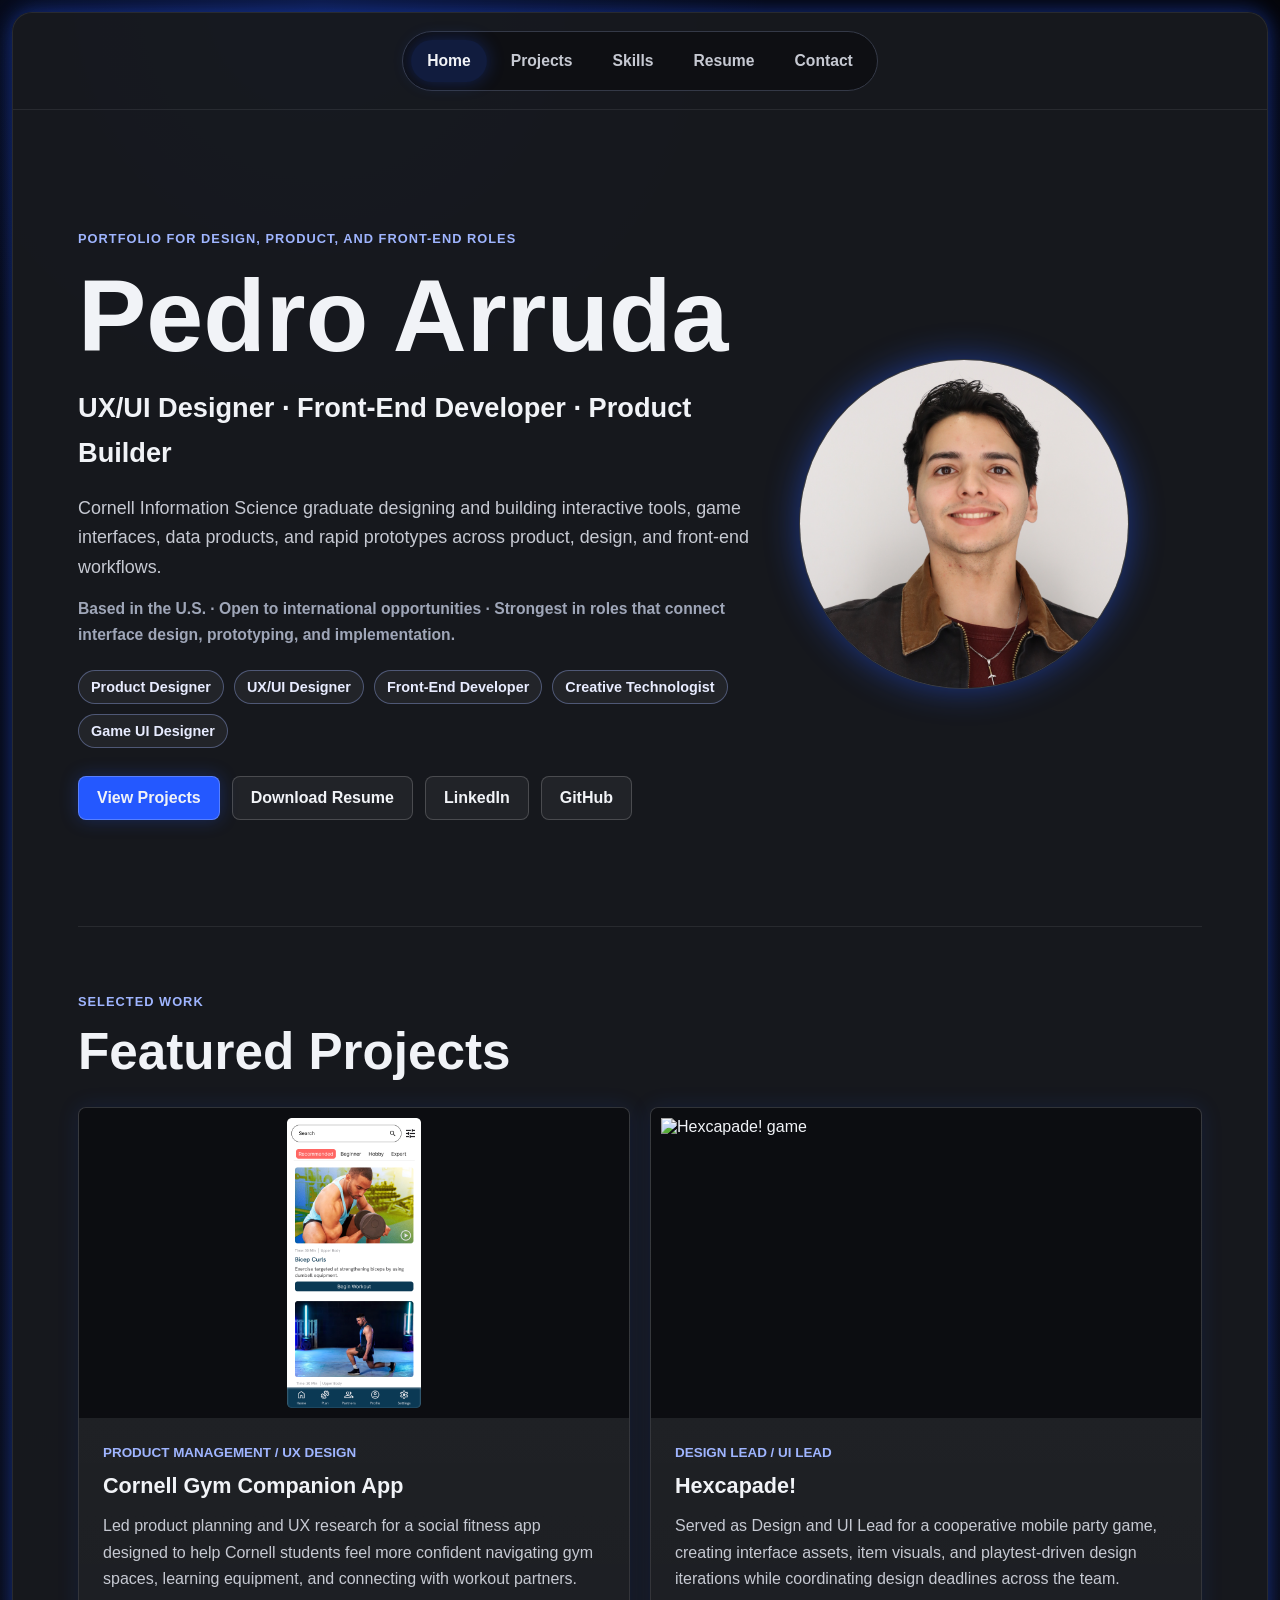
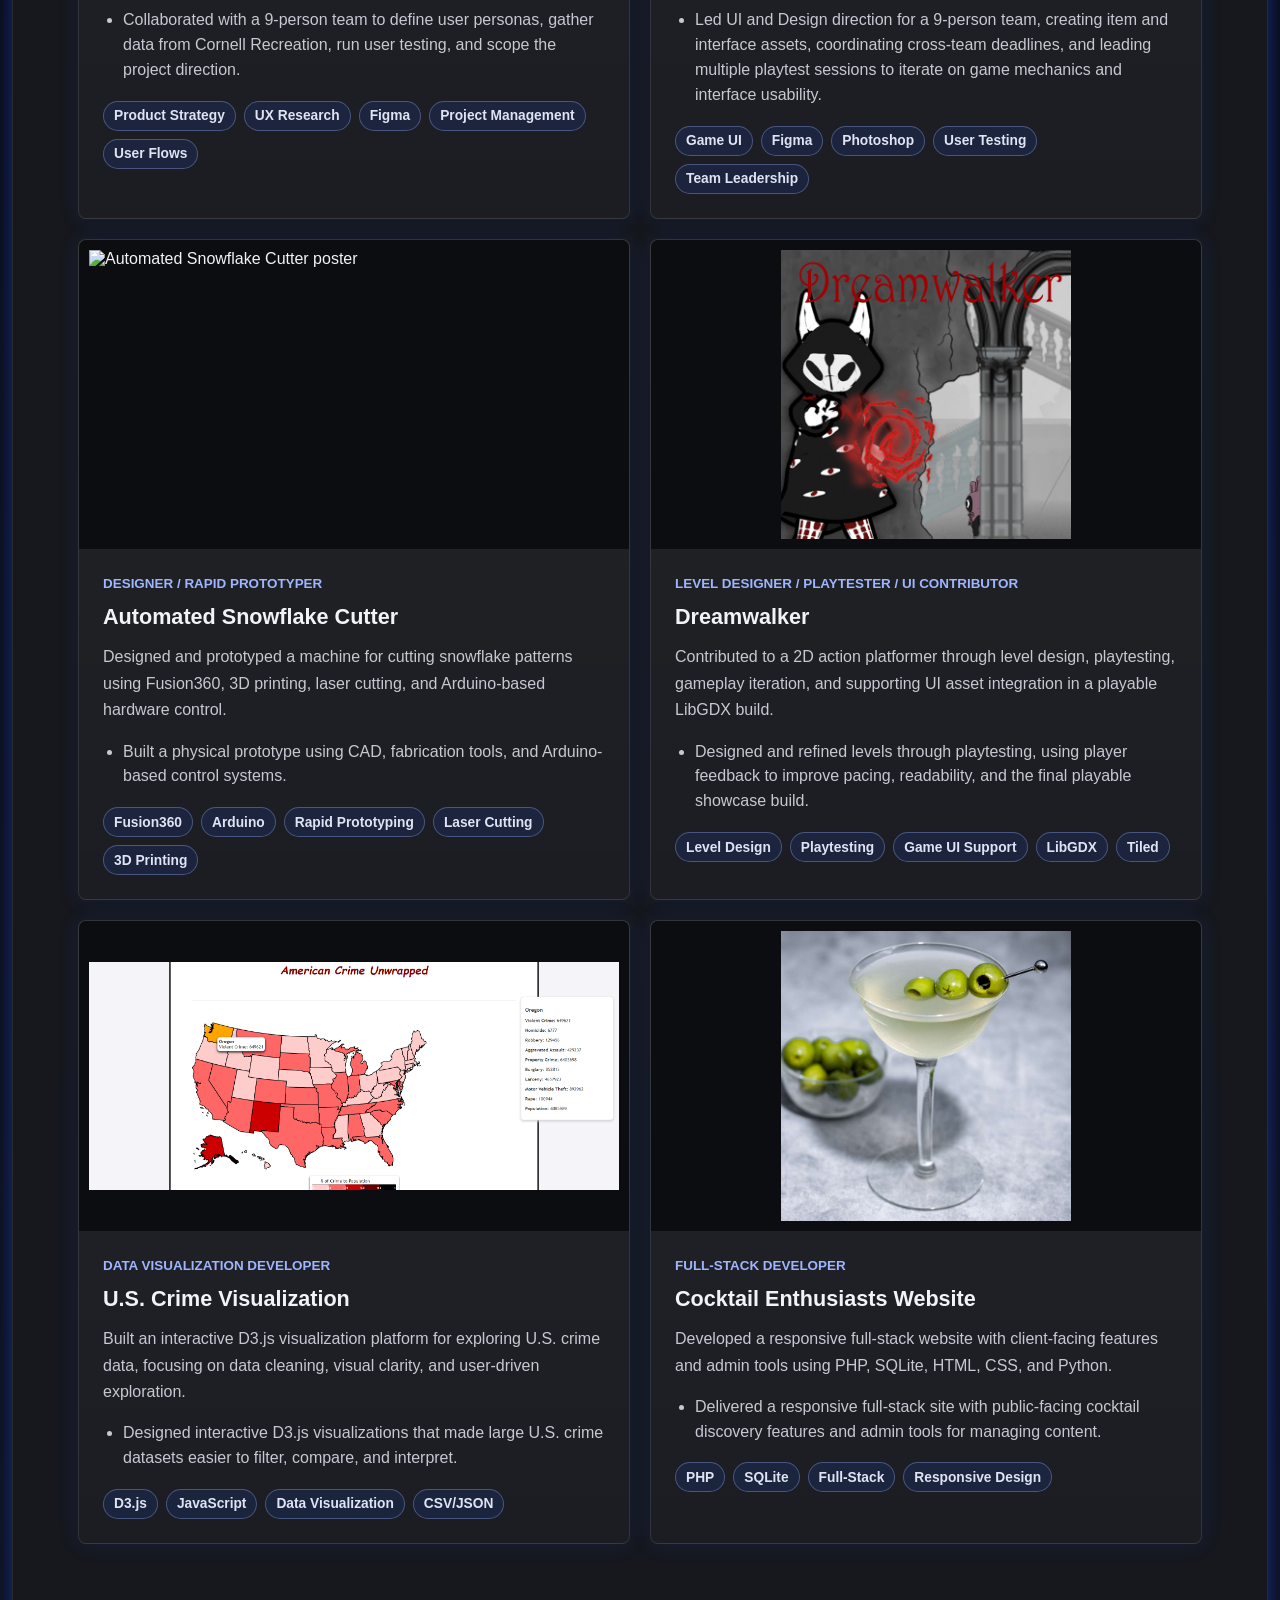
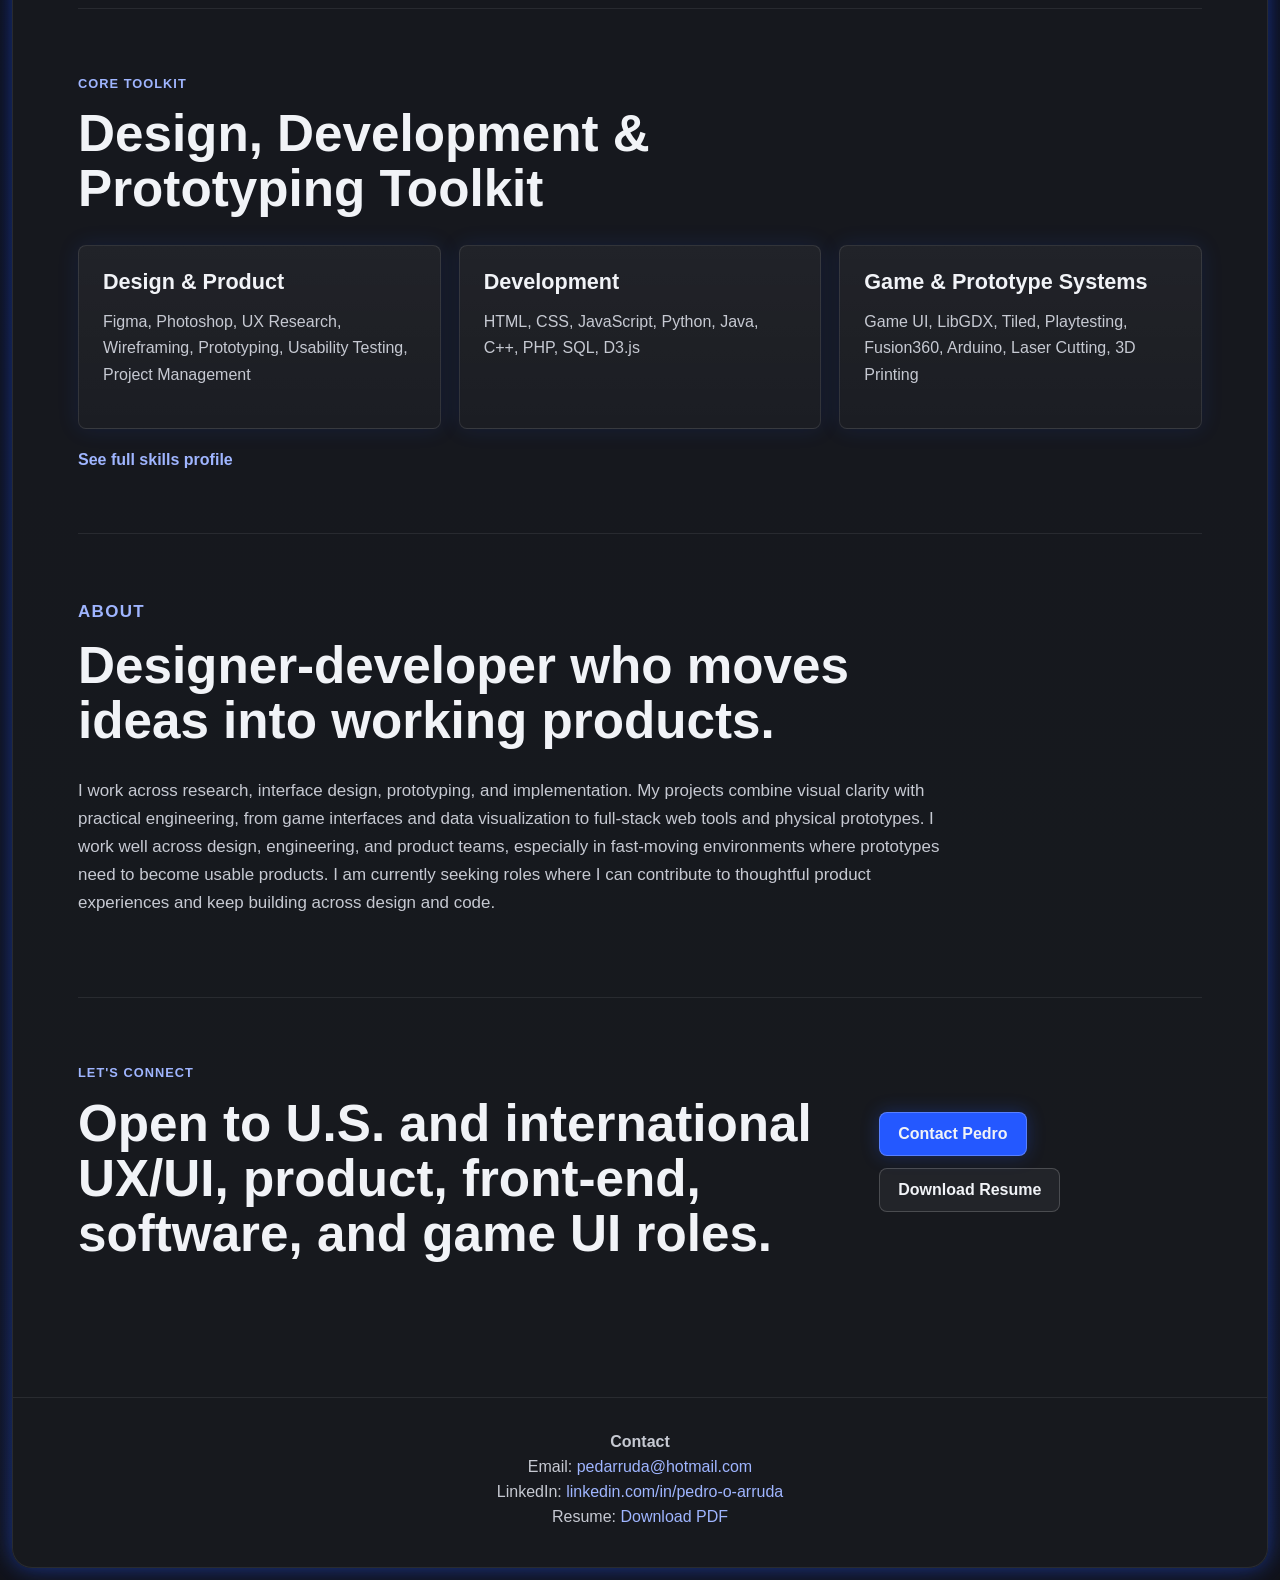
==== commit aa325f51: "finalized index page, few edits on projects" ====
--- a/index.html
+++ b/index.html
@@ -4,7 +4,7 @@
     <meta charset="UTF-8">
     <meta name="Home" id="currentPage">
     <meta name="viewport" content="width=device-width, initial-scale=1.0">
-    <meta name="description" content="Pedro Arruda is a Cornell Information Science graduate focused on UX/UI design, product design, front-end development, software engineering, and game UI design.">
+    <meta name="description" content="Pedro Arruda is a Cornell Information Science graduate designing and building interactive tools, game interfaces, data products, and rapid prototypes across product, design, and front-end workflows.">
     <title>Home | Pedro Arruda</title>
     <link rel="stylesheet" href="public/css/style.css">
 </head>
@@ -16,11 +16,19 @@
                 <div class="hero-copy">
                     <p class="eyebrow">Portfolio for design, product, and front-end roles</p>
                     <h1 id="hero-title">Pedro Arruda</h1>
-                    <p class="hero-role">UX/UI Designer &middot; Product Builder &middot; Front-End Developer</p>
+                    <p class="hero-role">UX/UI Designer &middot; Front-End Developer &middot; Product Builder</p>
                     <p class="hero-summary">
-                        Cornell Information Science graduate focused on designing and building interactive digital products,
-                        game interfaces, data tools, and rapid prototypes.
+                        Cornell Information Science graduate designing and building interactive tools, game interfaces,
+                        data products, and rapid prototypes across product, design, and front-end workflows.
                     </p>
+                    <p class="hero-meta">Based in the U.S. &middot; Open to international opportunities &middot; Strongest in roles that connect interface design, prototyping, and implementation.</p>
+                    <div class="role-fit" aria-label="Best fit roles">
+                        <span>Product Designer</span>
+                        <span>UX/UI Designer</span>
+                        <span>Front-End Developer</span>
+                        <span>Creative Technologist</span>
+                        <span>Game UI Designer</span>
+                    </div>
                     <div class="button-row" aria-label="Primary portfolio links">
                         <a class="button primary" href="projects.html">View Projects</a>
                         <a class="button" href="public/files/Resume.pdf" download aria-label="Download Pedro Arruda resume as a PDF">Download Resume</a>
@@ -40,87 +48,102 @@
                 </div>
 
                 <div class="featured-grid">
-                    <article class="feature-card">
-                        <!-- TODO: Replace placeholder with a Cornell Gym Companion App screenshot. -->
-                        <div class="project-placeholder" role="img" aria-label="Screenshot placeholder for Cornell Gym Companion App">Gym Companion</div>
+                    <a class="feature-card" href="projects.html#p1" aria-label="View Cornell Gym Companion App project details">
+                        <img src="public/images/projects/workout_home.png" alt="Cornell Gym Companion App interface">
                         <div class="card-copy">
                             <p class="project-role">Product Management / UX Design</p>
                             <h3>Cornell Gym Companion App</h3>
-                            <p>Led product planning and prototyping for a social fitness app designed to help Cornell students feel more confident navigating gym spaces, learning equipment, and connecting with workout partners.</p>
+                            <p>Led product planning and UX research for a social fitness app designed to help Cornell students feel more confident navigating gym spaces, learning equipment, and connecting with workout partners.</p>
+                            <ul class="outcome-list">
+                                <li>Collaborated with a 9-person team to define user personas, gather data from Cornell Recreation, run user testing, and scope the project direction.</li>
+                            </ul>
                             <div class="tag-list" aria-label="Cornell Gym Companion App skills">
                                 <span>Product Strategy</span><span>UX Research</span><span>Figma</span><span>Project Management</span><span>User Flows</span>
                             </div>
                         </div>
-                    </article>
+                    </a>
 
-                    <article class="feature-card">
-                        <!-- TODO: Replace placeholder with a Hexcapade screenshot or key art. -->
-                        <div class="project-placeholder" role="img" aria-label="Screenshot placeholder for Hexcapade">Hexcapade!</div>
+                    <a class="feature-card" href="projects.html#p2" aria-label="View Hexcapade project details">
+                        <img src="public/images/projects/hexcapade.png" alt="Hexcapade! game">
                         <div class="card-copy">
                             <p class="project-role">Design Lead / UI Lead</p>
                             <h3>Hexcapade!</h3>
                             <p>Served as Design and UI Lead for a cooperative mobile party game, creating interface assets, item visuals, and playtest-driven design iterations while coordinating design deadlines across the team.</p>
+                            <ul class="outcome-list">
+                                <li>Led UI and Design direction for a 9-person team, creating item and interface assets, coordinating cross-team deadlines, and leading multiple playtest sessions to iterate on game mechanics and interface usability.</li>
+                            </ul>
                             <div class="tag-list" aria-label="Hexcapade skills">
                                 <span>Game UI</span><span>Figma</span><span>Photoshop</span><span>User Testing</span><span>Team Leadership</span>
                             </div>
                         </div>
-                    </article>
+                    </a>
 
-                    <article class="feature-card">
-                        <!-- TODO: Replace placeholder with a snowflake cutter prototype photo. -->
-                        <div class="project-placeholder" role="img" aria-label="Screenshot placeholder for Automated Snowflake Cutter">Snowflake Cutter</div>
+                    <a class="feature-card" href="projects.html#p3" aria-label="View Automated Snowflake Cutter project details">
+                        <img src="public/images/projects/snowstorm.png" alt="Automated Snowflake Cutter poster">
                         <div class="card-copy">
                             <p class="project-role">Designer / Rapid Prototyper</p>
                             <h3>Automated Snowflake Cutter</h3>
                             <p>Designed and prototyped a machine for cutting snowflake patterns using Fusion360, 3D printing, laser cutting, and Arduino-based hardware control.</p>
+                            <ul class="outcome-list">
+                                <li>Built a physical prototype using CAD, fabrication tools, and Arduino-based control systems.</li>
+                            </ul>
                             <div class="tag-list" aria-label="Automated Snowflake Cutter skills">
                                 <span>Fusion360</span><span>Arduino</span><span>Rapid Prototyping</span><span>Laser Cutting</span><span>3D Printing</span>
                             </div>
                         </div>
-                    </article>
+                    </a>
 
-                    <article class="feature-card">
-                        <img src="public/images/projects/dreamwalker_card.png" alt="Dreamwalker game interface preview">
+                    <a class="feature-card" href="projects.html#p4" aria-label="View Dreamwalker project details">
+                        <img src="public/images/projects/dreamwalker_card.png" alt="Dreamwalker game preview">
                         <div class="card-copy">
-                            <p class="project-role">UI Lead / Game Developer</p>
+                            <p class="project-role">Level Designer / Playtester / UI Contributor</p>
                             <h3>Dreamwalker</h3>
-                            <p>Designed and implemented UI systems for a 2D action platformer, integrating visual assets into a playable game experience using LibGDX, Figma, Tiled, and Photoshop.</p>
+                            <p>Contributed to a 2D action platformer through level design, playtesting, gameplay iteration, and supporting UI asset integration in a playable LibGDX build.</p>
+                            <ul class="outcome-list">
+                                <li>Designed and refined levels through playtesting, using player feedback to improve pacing, readability, and the final playable showcase build.</li>
+                            </ul>
                             <div class="tag-list" aria-label="Dreamwalker skills">
-                                <span>Game UI</span><span>LibGDX</span><span>Figma</span><span>Tiled</span><span>Photoshop</span>
+                                <span>Level Design</span><span>Playtesting</span><span>Game UI Support</span><span>LibGDX</span><span>Tiled</span>
                             </div>
                         </div>
-                    </article>
+                    </a>
 
-                    <article class="feature-card">
+                    <a class="feature-card" href="projects.html#p5" aria-label="View U.S. Crime Visualization project details">
                         <img src="public/images/projects/info3300_final.png" alt="Interactive U.S. crime data visualization preview">
                         <div class="card-copy">
                             <p class="project-role">Data Visualization Developer</p>
                             <h3>U.S. Crime Visualization</h3>
                             <p>Built an interactive D3.js visualization platform for exploring U.S. crime data, focusing on data cleaning, visual clarity, and user-driven exploration.</p>
+                            <ul class="outcome-list">
+                                <li>Designed interactive D3.js visualizations that made large U.S. crime datasets easier to filter, compare, and interpret.</li>
+                            </ul>
                             <div class="tag-list" aria-label="U.S. Crime Visualization skills">
                                 <span>D3.js</span><span>JavaScript</span><span>Data Visualization</span><span>CSV/JSON</span>
                             </div>
                         </div>
-                    </article>
+                    </a>
 
-                    <article class="feature-card">
+                    <a class="feature-card" href="projects.html#p6" aria-label="View Cocktail Enthusiasts Website project details">
                         <img src="public/images/projects/cocktail.jpg" alt="Cocktail Enthusiasts Website responsive interface preview">
                         <div class="card-copy">
                             <p class="project-role">Full-Stack Developer</p>
                             <h3>Cocktail Enthusiasts Website</h3>
                             <p>Developed a responsive full-stack website with client-facing features and admin tools using PHP, SQLite, HTML, CSS, and Python.</p>
+                            <ul class="outcome-list">
+                                <li>Delivered a responsive full-stack site with public-facing cocktail discovery features and admin tools for managing content.</li>
+                            </ul>
                             <div class="tag-list" aria-label="Cocktail Enthusiasts Website skills">
                                 <span>PHP</span><span>SQLite</span><span>Full-Stack</span><span>Responsive Design</span>
                             </div>
                         </div>
-                    </article>
+                    </a>
                 </div>
             </section>
 
             <section class="section-block skills-preview" aria-labelledby="skills-preview-title">
                 <div class="section-heading">
                     <p class="eyebrow">Core toolkit</p>
-                    <h2 id="skills-preview-title">Skills Preview</h2>
+                    <h2 id="skills-preview-title">Design, Development & Prototyping Toolkit</h2>
                 </div>
                 <div class="skill-card-grid">
                     <article class="skill-card">
@@ -147,6 +170,7 @@
                 <p>
                     I work across research, interface design, prototyping, and implementation. My projects combine visual clarity
                     with practical engineering, from game interfaces and data visualization to full-stack web tools and physical prototypes.
+                    I work well across design, engineering, and product teams, especially in fast-moving environments where prototypes need to become usable products.
                     I am currently seeking roles where I can contribute to thoughtful product experiences and keep building across design and code.
                 </p>
             </section>
@@ -154,11 +178,11 @@
             <section class="section-block cta-section" id="contact" aria-labelledby="contact-title">
                 <div>
                     <p class="eyebrow">Let's connect</p>
-                    <h2 id="contact-title">Open to UX/UI, product design, front-end, software, and game UI roles.</h2>
+                    <h2 id="contact-title">Open to U.S. and international UX/UI, product, front-end, software, and game UI roles.</h2>
                 </div>
                 <div class="button-row">
                     <a class="button primary" href="mailto:pedarruda@hotmail.com" aria-label="Email Pedro Arruda">Contact Pedro</a>
-                    <a class="button" href="public/files/Resume.pdf" download aria-label="Download Pedro Arruda resume as a PDF">Download Resume</a>
+                    <a class="button" href="public/files/Resume.pdf" download aria-label="Download resume as a PDF">Download Resume</a>
                 </div>
             </section>
         </main>
--- a/public/css/style.css
+++ b/public/css/style.css
@@ -222,8 +222,16 @@
 
 .hero-summary {
     max-width: 680px;
-    margin-bottom: 28px;
+    margin-bottom: 14px;
     font-size: 1.12rem;
+}
+
+.hero-meta {
+    max-width: 720px;
+    margin: 0 0 22px;
+    color: var(--soft);
+    font-size: 0.98rem;
+    font-weight: 700;
 }
 
 .hero-portrait {
@@ -243,6 +251,31 @@
     display: flex;
     flex-wrap: wrap;
     gap: 12px;
+}
+
+.role-fit {
+    display: flex;
+    flex-wrap: wrap;
+    gap: 10px;
+    margin: 0 0 28px;
+}
+
+.role-fit.compact {
+    margin-top: 22px;
+    margin-bottom: 0;
+}
+
+.role-fit span {
+    display: inline-flex;
+    align-items: center;
+    min-height: 34px;
+    padding: 5px 12px;
+    color: #e8ecff;
+    font-size: 0.9rem;
+    font-weight: 800;
+    border: 1px solid rgba(159, 181, 255, 0.36);
+    border-radius: 999px;
+    background-color: rgba(255, 255, 255, 0.055);
 }
 
 .button,
@@ -313,20 +346,33 @@
 }
 
 .feature-card {
+    display: block;
+    color: inherit;
+    text-decoration: none;
     overflow: hidden;
+    transition: transform 0.2s ease, border-color 0.2s ease, box-shadow 0.2s ease;
+}
+
+.feature-card:hover,
+.feature-card:focus-visible {
+    transform: translateY(-2px);
+    border-color: rgba(159, 181, 255, 0.44);
+    box-shadow: 0 0 28px rgba(36, 88, 255, 0.22);
+    outline: none;
 }
 
 .feature-card img,
 .project-card img,
 .project-placeholder {
     width: 100%;
+    padding: 10px;
     background-color: #0c0d11;
 }
 
 .feature-card img,
 .project-placeholder {
     aspect-ratio: 16 / 9;
-    object-fit: cover;
+    object-fit: contain;
 }
 
 .project-placeholder {
@@ -377,6 +423,17 @@
     background-color: rgba(36, 88, 255, 0.12);
 }
 
+.outcome-list {
+    margin: 16px 0 0;
+    padding-left: 20px;
+    color: var(--muted);
+}
+
+.outcome-list li {
+    margin-bottom: 8px;
+    line-height: 1.55;
+}
+
 .skill-card-grid {
     display: grid;
     grid-template-columns: repeat(3, minmax(0, 1fr));
@@ -466,7 +523,7 @@
 
 .project-card {
     display: grid;
-    grid-template-columns: minmax(260px, 0.75fr) minmax(0, 1.25fr);
+    grid-template-columns: minmax(300px, 1fr) minmax(0, 2fr);
     overflow: hidden;
 }
 
@@ -484,11 +541,27 @@
 
 .project-card img,
 .project-card > .project-placeholder {
-    height: 100%;
-    min-height: 300px;
-    object-fit: cover;
+    object-fit: contain;
     border-right: 1px solid rgba(255, 255, 255, 0.08);
     border-bottom: none;
+}
+
+.project-card img {
+    align-self: stretch;
+    height: 100%;
+    min-height: 260px;
+    max-height: none;
+    object-fit: contain;
+    padding: 28px;
+}
+
+.project-card img.project-app-image {
+    padding: 54px 42px;
+}
+
+.project-card > .project-placeholder {
+    height: 100%;
+    min-height: 260px;
 }
 
 .project-text h2 {
@@ -746,14 +819,29 @@
         min-height: auto;
         padding-top: 16px;
         text-align: center;
+        justify-items: center;
     }
 
     .hero-copy {
         margin: 0 auto;
     }
 
+    .hero-portrait {
+        width: 100%;
+        display: flex;
+        justify-content: center;
+    }
+
     .button-row {
         justify-content: center;
+    }
+
+    .role-fit {
+        justify-content: center;
+    }
+
+    .page-header .role-fit {
+        justify-content: flex-start;
     }
 
     .featured-grid,
@@ -765,9 +853,17 @@
 
     .project-card img,
     .project-card > .project-placeholder {
-        min-height: 240px;
         border-right: 0;
         border-bottom: 1px solid rgba(255, 255, 255, 0.08);
+    }
+
+    .project-card img {
+        max-height: 260px;
+        padding: 12px;
+    }
+
+    .project-card > .project-placeholder {
+        min-height: 220px;
     }
 
     .cta-section {
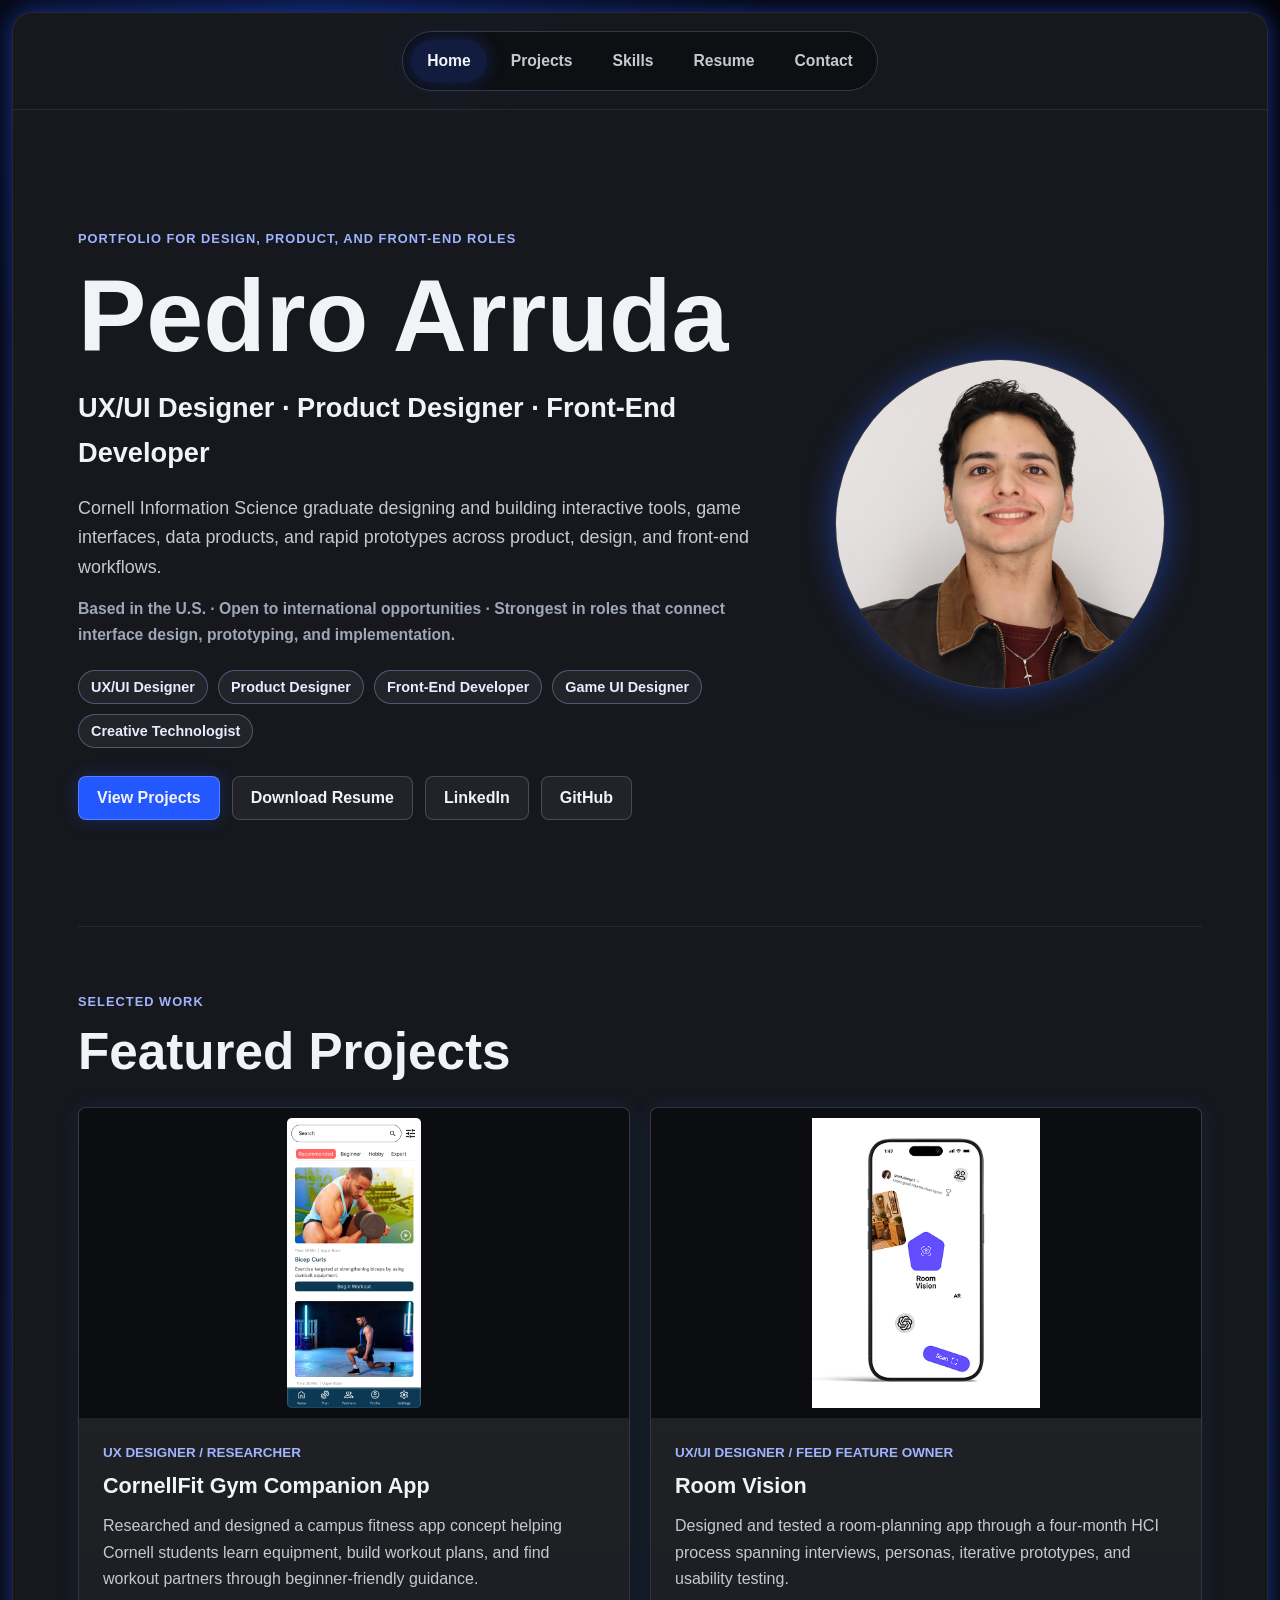
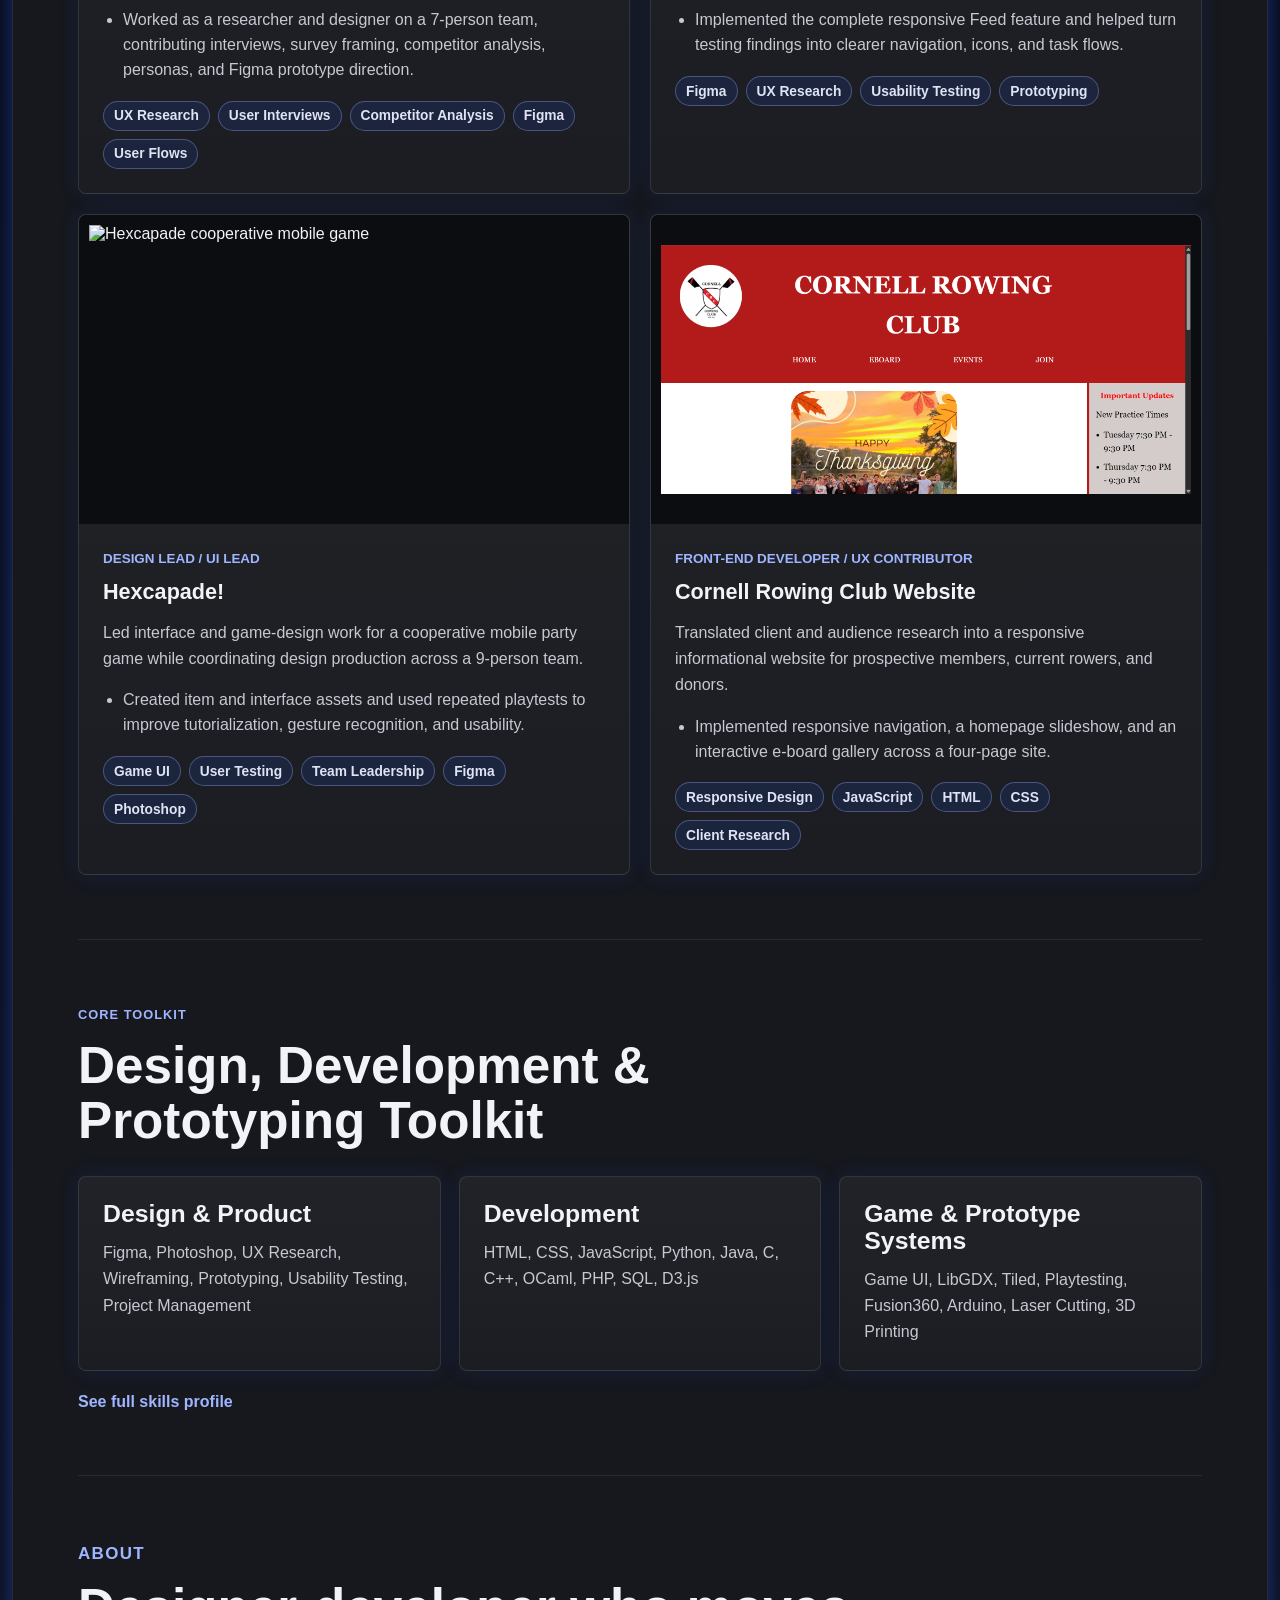
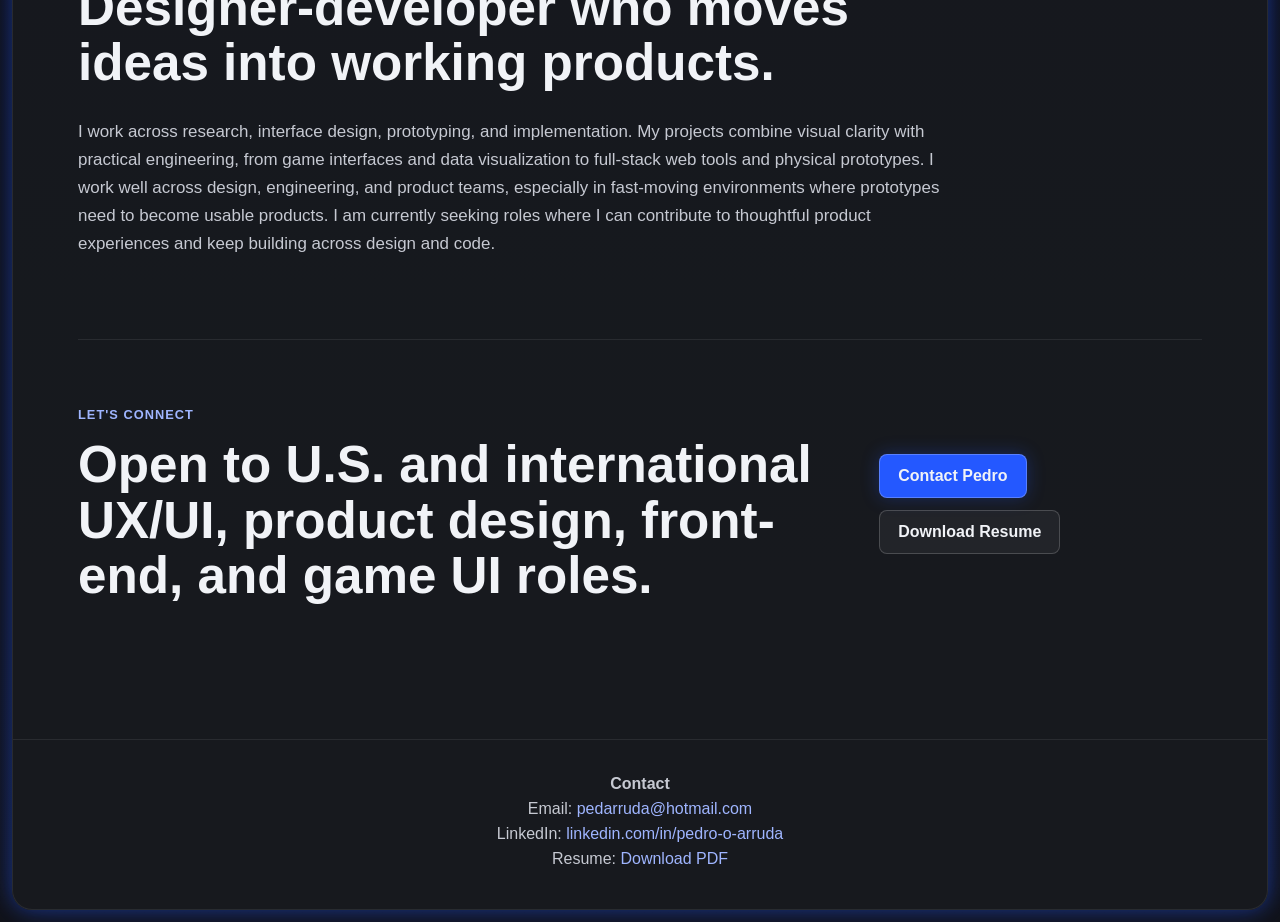
==== commit 469365c0: "all content filled,project reorganization" ====
--- a/index.html
+++ b/index.html
@@ -5,7 +5,21 @@
     <meta name="Home" id="currentPage">
     <meta name="viewport" content="width=device-width, initial-scale=1.0">
     <meta name="description" content="Pedro Arruda is a Cornell Information Science graduate designing and building interactive tools, game interfaces, data products, and rapid prototypes across product, design, and front-end workflows.">
-    <title>Home | Pedro Arruda</title>
+    <meta property="og:type" content="website">
+    <meta property="og:title" content="Pedro Arruda | UX/UI and Product Designer">
+    <meta property="og:description" content="Selected UX/UI, product design, and front-end projects grounded in research, prototyping, testing, and implementation.">
+    <meta property="og:url" content="https://pedrotheolive.github.io/Portfolio/">
+    <meta property="og:image" content="https://pedrotheolive.github.io/Portfolio/public/images/social-preview.png">
+    <meta property="og:image:width" content="1200">
+    <meta property="og:image:height" content="630">
+    <meta property="og:image:alt" content="Pedro Arruda UX/UI and product design portfolio">
+    <meta name="twitter:card" content="summary_large_image">
+    <meta name="twitter:title" content="Pedro Arruda | UX/UI and Product Designer">
+    <meta name="twitter:description" content="Selected UX/UI, product design, and front-end projects grounded in research, prototyping, testing, and implementation.">
+    <meta name="twitter:image" content="https://pedrotheolive.github.io/Portfolio/public/images/social-preview.png">
+    <link rel="canonical" href="https://pedrotheolive.github.io/Portfolio/">
+    <link rel="icon" href="public/images/profile.jpg" type="image/jpeg">
+    <title>Pedro Arruda | UX/UI and Product Designer</title>
     <link rel="stylesheet" href="public/css/style.css">
 </head>
 
@@ -16,18 +30,18 @@
                 <div class="hero-copy">
                     <p class="eyebrow">Portfolio for design, product, and front-end roles</p>
                     <h1 id="hero-title">Pedro Arruda</h1>
-                    <p class="hero-role">UX/UI Designer &middot; Front-End Developer &middot; Product Builder</p>
+                    <p class="hero-role">UX/UI Designer &middot; Product Designer &middot; Front-End Developer</p>
                     <p class="hero-summary">
                         Cornell Information Science graduate designing and building interactive tools, game interfaces,
                         data products, and rapid prototypes across product, design, and front-end workflows.
                     </p>
                     <p class="hero-meta">Based in the U.S. &middot; Open to international opportunities &middot; Strongest in roles that connect interface design, prototyping, and implementation.</p>
                     <div class="role-fit" aria-label="Best fit roles">
+                        <span>UX/UI Designer</span>
                         <span>Product Designer</span>
-                        <span>UX/UI Designer</span>
                         <span>Front-End Developer</span>
+                        <span>Game UI Designer</span>
                         <span>Creative Technologist</span>
-                        <span>Game UI Designer</span>
                     </div>
                     <div class="button-row" aria-label="Primary portfolio links">
                         <a class="button primary" href="projects.html">View Projects</a>
@@ -37,7 +51,7 @@
                     </div>
                 </div>
                 <div class="hero-portrait">
-                    <img src="public/images/profile.jpg" alt="Portrait of Pedro Arruda">
+                    <img src="public/images/profile.jpg" alt="Portrait of Pedro Arruda" decoding="async" fetchpriority="high">
                 </div>
             </section>
 
@@ -49,91 +63,61 @@
 
                 <div class="featured-grid">
                     <a class="feature-card" href="projects.html#p1" aria-label="View Cornell Gym Companion App project details">
-                        <img src="public/images/projects/workout_home.png" alt="Cornell Gym Companion App interface">
+                        <img src="public/images/projects/workout_home.png" alt="Cornell Gym Companion App interface" loading="lazy" decoding="async">
                         <div class="card-copy">
-                            <p class="project-role">Product Management / UX Design</p>
-                            <h3>Cornell Gym Companion App</h3>
-                            <p>Led product planning and UX research for a social fitness app designed to help Cornell students feel more confident navigating gym spaces, learning equipment, and connecting with workout partners.</p>
+                            <p class="project-role">UX Designer / Researcher</p>
+                            <h3>CornellFit Gym Companion App</h3>
+                            <p>Researched and designed a campus fitness app concept helping Cornell students learn equipment, build workout plans, and find workout partners through beginner-friendly guidance.</p>
                             <ul class="outcome-list">
-                                <li>Collaborated with a 9-person team to define user personas, gather data from Cornell Recreation, run user testing, and scope the project direction.</li>
+                                <li>Worked as a researcher and designer on a 7-person team, contributing interviews, survey framing, competitor analysis, personas, and Figma prototype direction.</li>
                             </ul>
                             <div class="tag-list" aria-label="Cornell Gym Companion App skills">
-                                <span>Product Strategy</span><span>UX Research</span><span>Figma</span><span>Project Management</span><span>User Flows</span>
+                                <span>UX Research</span><span>User Interviews</span><span>Competitor Analysis</span><span>Figma</span><span>User Flows</span>
+                            </div>
+                        </div>
+                    </a>
+
+                    <a class="feature-card" href="projects.html#p8" aria-label="View Room Vision project details">
+                        <img src="public/images/projects/cornell_room.jpg" alt="Room Vision mobile app homepage" loading="lazy" decoding="async">
+                        <div class="card-copy">
+                            <p class="project-role">UX/UI Designer / Feed Feature Owner</p>
+                            <h3>Room Vision</h3>
+                            <p>Designed and tested a room-planning app through a four-month HCI process spanning interviews, personas, iterative prototypes, and usability testing.</p>
+                            <ul class="outcome-list">
+                                <li>Implemented the complete responsive Feed feature and helped turn testing findings into clearer navigation, icons, and task flows.</li>
+                            </ul>
+                            <div class="tag-list" aria-label="Room Vision skills">
+                                <span>Figma</span><span>UX Research</span><span>Usability Testing</span><span>Prototyping</span>
                             </div>
                         </div>
                     </a>
 
                     <a class="feature-card" href="projects.html#p2" aria-label="View Hexcapade project details">
-                        <img src="public/images/projects/hexcapade.png" alt="Hexcapade! game">
+                        <img src="public/images/projects/hexcapade.png" alt="Hexcapade cooperative mobile game" loading="lazy" decoding="async">
                         <div class="card-copy">
                             <p class="project-role">Design Lead / UI Lead</p>
                             <h3>Hexcapade!</h3>
-                            <p>Served as Design and UI Lead for a cooperative mobile party game, creating interface assets, item visuals, and playtest-driven design iterations while coordinating design deadlines across the team.</p>
+                            <p>Led interface and game-design work for a cooperative mobile party game while coordinating design production across a 9-person team.</p>
                             <ul class="outcome-list">
-                                <li>Led UI and Design direction for a 9-person team, creating item and interface assets, coordinating cross-team deadlines, and leading multiple playtest sessions to iterate on game mechanics and interface usability.</li>
+                                <li>Created item and interface assets and used repeated playtests to improve tutorialization, gesture recognition, and usability.</li>
                             </ul>
                             <div class="tag-list" aria-label="Hexcapade skills">
-                                <span>Game UI</span><span>Figma</span><span>Photoshop</span><span>User Testing</span><span>Team Leadership</span>
+                                <span>Game UI</span><span>User Testing</span><span>Team Leadership</span><span>Figma</span><span>Photoshop</span>
                             </div>
                         </div>
                     </a>
 
-                    <a class="feature-card" href="projects.html#p3" aria-label="View Automated Snowflake Cutter project details">
-                        <img src="public/images/projects/snowstorm.png" alt="Automated Snowflake Cutter poster">
+                    <a class="feature-card" href="projects.html#p7" aria-label="View Cornell Rowing Club Website project details">
+                        <img src="public/images/projects/rowClub.png" alt="Cornell Rowing Club responsive website preview" loading="lazy" decoding="async">
                         <div class="card-copy">
-                            <p class="project-role">Designer / Rapid Prototyper</p>
-                            <h3>Automated Snowflake Cutter</h3>
-                            <p>Designed and prototyped a machine for cutting snowflake patterns using Fusion360, 3D printing, laser cutting, and Arduino-based hardware control.</p>
+                            <p class="project-role">Front-End Developer / UX Contributor</p>
+                            <h3>Cornell Rowing Club Website</h3>
+                            <p>Translated client and audience research into a responsive informational website for prospective members, current rowers, and donors.</p>
                             <ul class="outcome-list">
-                                <li>Built a physical prototype using CAD, fabrication tools, and Arduino-based control systems.</li>
+                                <li>Implemented responsive navigation, a homepage slideshow, and an interactive e-board gallery across a four-page site.</li>
                             </ul>
-                            <div class="tag-list" aria-label="Automated Snowflake Cutter skills">
-                                <span>Fusion360</span><span>Arduino</span><span>Rapid Prototyping</span><span>Laser Cutting</span><span>3D Printing</span>
-                            </div>
-                        </div>
-                    </a>
-
-                    <a class="feature-card" href="projects.html#p4" aria-label="View Dreamwalker project details">
-                        <img src="public/images/projects/dreamwalker_card.png" alt="Dreamwalker game preview">
-                        <div class="card-copy">
-                            <p class="project-role">Level Designer / Playtester / UI Contributor</p>
-                            <h3>Dreamwalker</h3>
-                            <p>Contributed to a 2D action platformer through level design, playtesting, gameplay iteration, and supporting UI asset integration in a playable LibGDX build.</p>
-                            <ul class="outcome-list">
-                                <li>Designed and refined levels through playtesting, using player feedback to improve pacing, readability, and the final playable showcase build.</li>
-                            </ul>
-                            <div class="tag-list" aria-label="Dreamwalker skills">
-                                <span>Level Design</span><span>Playtesting</span><span>Game UI Support</span><span>LibGDX</span><span>Tiled</span>
-                            </div>
-                        </div>
-                    </a>
-
-                    <a class="feature-card" href="projects.html#p5" aria-label="View U.S. Crime Visualization project details">
-                        <img src="public/images/projects/info3300_final.png" alt="Interactive U.S. crime data visualization preview">
-                        <div class="card-copy">
-                            <p class="project-role">Data Visualization Developer</p>
-                            <h3>U.S. Crime Visualization</h3>
-                            <p>Built an interactive D3.js visualization platform for exploring U.S. crime data, focusing on data cleaning, visual clarity, and user-driven exploration.</p>
-                            <ul class="outcome-list">
-                                <li>Designed interactive D3.js visualizations that made large U.S. crime datasets easier to filter, compare, and interpret.</li>
-                            </ul>
-                            <div class="tag-list" aria-label="U.S. Crime Visualization skills">
-                                <span>D3.js</span><span>JavaScript</span><span>Data Visualization</span><span>CSV/JSON</span>
-                            </div>
-                        </div>
-                    </a>
-
-                    <a class="feature-card" href="projects.html#p6" aria-label="View Cocktail Enthusiasts Website project details">
-                        <img src="public/images/projects/cocktail.jpg" alt="Cocktail Enthusiasts Website responsive interface preview">
-                        <div class="card-copy">
-                            <p class="project-role">Full-Stack Developer</p>
-                            <h3>Cocktail Enthusiasts Website</h3>
-                            <p>Developed a responsive full-stack website with client-facing features and admin tools using PHP, SQLite, HTML, CSS, and Python.</p>
-                            <ul class="outcome-list">
-                                <li>Delivered a responsive full-stack site with public-facing cocktail discovery features and admin tools for managing content.</li>
-                            </ul>
-                            <div class="tag-list" aria-label="Cocktail Enthusiasts Website skills">
-                                <span>PHP</span><span>SQLite</span><span>Full-Stack</span><span>Responsive Design</span>
+                            <div class="tag-list" aria-label="Cornell Rowing Club Website skills">
+                                <span>Responsive Design</span><span>JavaScript</span><span>HTML</span><span>CSS</span><span>Client Research</span>
                             </div>
                         </div>
                     </a>
@@ -152,7 +136,7 @@
                     </article>
                     <article class="skill-card">
                         <h3>Development</h3>
-                        <p>HTML, CSS, JavaScript, Python, Java, C++, PHP, SQL, D3.js</p>
+                        <p>HTML, CSS, JavaScript, Python, Java, C, C++, OCaml, PHP, SQL, D3.js</p>
                     </article>
                     <article class="skill-card">
                         <h3>Game & Prototype Systems</h3>
@@ -178,7 +162,7 @@
             <section class="section-block cta-section" id="contact" aria-labelledby="contact-title">
                 <div>
                     <p class="eyebrow">Let's connect</p>
-                    <h2 id="contact-title">Open to U.S. and international UX/UI, product, front-end, software, and game UI roles.</h2>
+                    <h2 id="contact-title">Open to U.S. and international UX/UI, product design, front-end, and game UI roles.</h2>
                 </div>
                 <div class="button-row">
                     <a class="button primary" href="mailto:pedarruda@hotmail.com" aria-label="Email Pedro Arruda">Contact Pedro</a>
--- a/public/css/style.css
+++ b/public/css/style.css
@@ -240,6 +240,7 @@
 
 .hero-portrait img {
     width: min(100%, 330px);
+    margin: 0 auto;
     aspect-ratio: 1;
     object-fit: cover;
     border-radius: 50%;
@@ -444,13 +445,53 @@
     grid-template-columns: repeat(2, minmax(0, 1fr));
 }
 
+.skill-card-wide {
+    grid-column: 1 / -1;
+}
+
 .skill-card {
+    display: flex;
+    flex-direction: column;
     padding: 24px;
 }
 
 .skill-card h2,
 .skill-card h3 {
     margin-bottom: 12px;
+    font-size: 1.55rem;
+}
+
+.skill-card > p:not(.eyebrow) {
+    margin: 0;
+}
+
+.skill-evidence {
+    display: flex;
+    flex-wrap: wrap;
+    align-items: center;
+    gap: 8px 12px;
+    margin-top: auto;
+    padding-top: 22px;
+}
+
+.skill-evidence span {
+    width: 100%;
+    color: var(--soft);
+    font-size: 0.78rem;
+    font-weight: 800;
+    text-transform: uppercase;
+}
+
+.skill-evidence a {
+    color: #9fb5ff;
+    font-weight: 800;
+    text-underline-offset: 3px;
+}
+
+.skill-evidence a:hover,
+.skill-evidence a:focus-visible {
+    color: var(--text);
+    outline: none;
 }
 
 .text-link {
@@ -532,11 +573,13 @@
     transition: transform 0.2s ease, border-color 0.2s ease, box-shadow 0.2s ease;
 }
 
-.case-study-trigger:hover {
+.case-study-trigger:hover,
+.case-study-trigger:focus-visible {
     transform: translateY(-2px);
     border-color: rgba(159, 181, 255, 0.44);
     box-shadow: 0 0 28px rgba(36, 88, 255, 0.22);
-    outline: none;
+    outline: 2px solid #9fb5ff;
+    outline-offset: 3px;
 }
 
 .project-card img,
@@ -575,9 +618,29 @@
     margin-top: 18px;
 }
 
-.case-study-button {
+.project-actions {
+    display: flex;
+    flex-wrap: wrap;
+    gap: 10px;
     margin-top: 18px;
-    margin-right: 10px;
+}
+
+.project-text > .case-study-button,
+.project-text > .project-vid,
+.project-text > .project-link {
+    margin-top: 18px;
+}
+
+.project-text > .project-vid,
+.project-text > .project-link {
+    margin-left: 14px;
+}
+
+.project-source-note {
+    margin: 12px 0 0;
+    color: var(--muted);
+    font-size: 0.9rem;
+    line-height: 1.5;
 }
 
 .hint {
@@ -829,6 +892,7 @@
     .hero-portrait {
         width: 100%;
         display: flex;
+        align-items: center;
         justify-content: center;
     }
 
@@ -851,6 +915,10 @@
         grid-template-columns: 1fr;
     }
 
+    .skill-card-wide {
+        grid-column: auto;
+    }
+
     .project-card img,
     .project-card > .project-placeholder {
         border-right: 0;
@@ -864,6 +932,28 @@
 
     .project-card > .project-placeholder {
         min-height: 220px;
+    }
+
+    .project-text > .case-study-button,
+    .project-text > .project-vid,
+    .project-text > .project-link {
+        width: 100%;
+        margin-left: 0;
+        margin-top: 12px;
+    }
+
+    .project-text > .case-study-button {
+        margin-top: 18px;
+    }
+
+    .project-actions {
+        flex-direction: column;
+        width: 100%;
+    }
+
+    .project-actions > .case-study-button,
+    .project-actions > .project-link {
+        width: 100%;
     }
 
     .cta-section {
@@ -898,10 +988,7 @@
         width: 220px;
     }
 
-    .button,
-    .project-link,
-    .project-vid,
-    .case-study-button {
+    .button {
         width: 100%;
     }
 
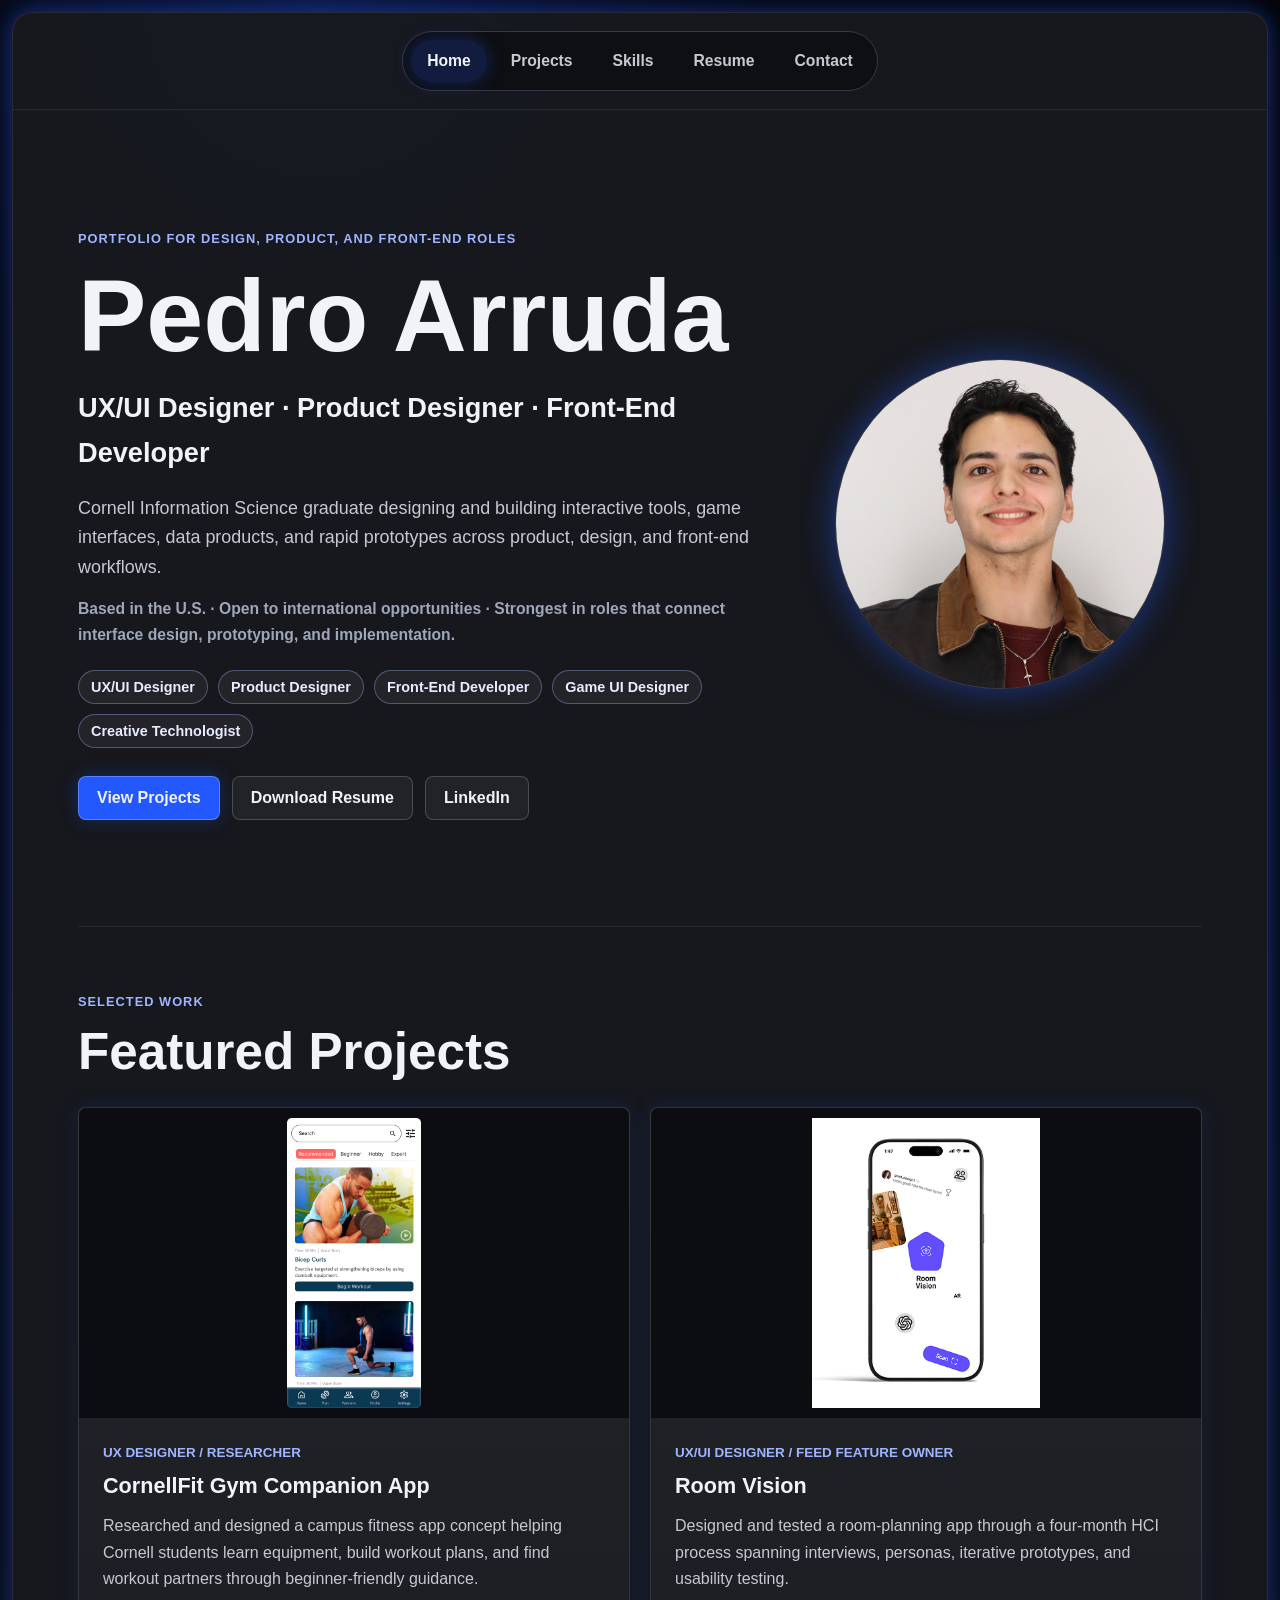
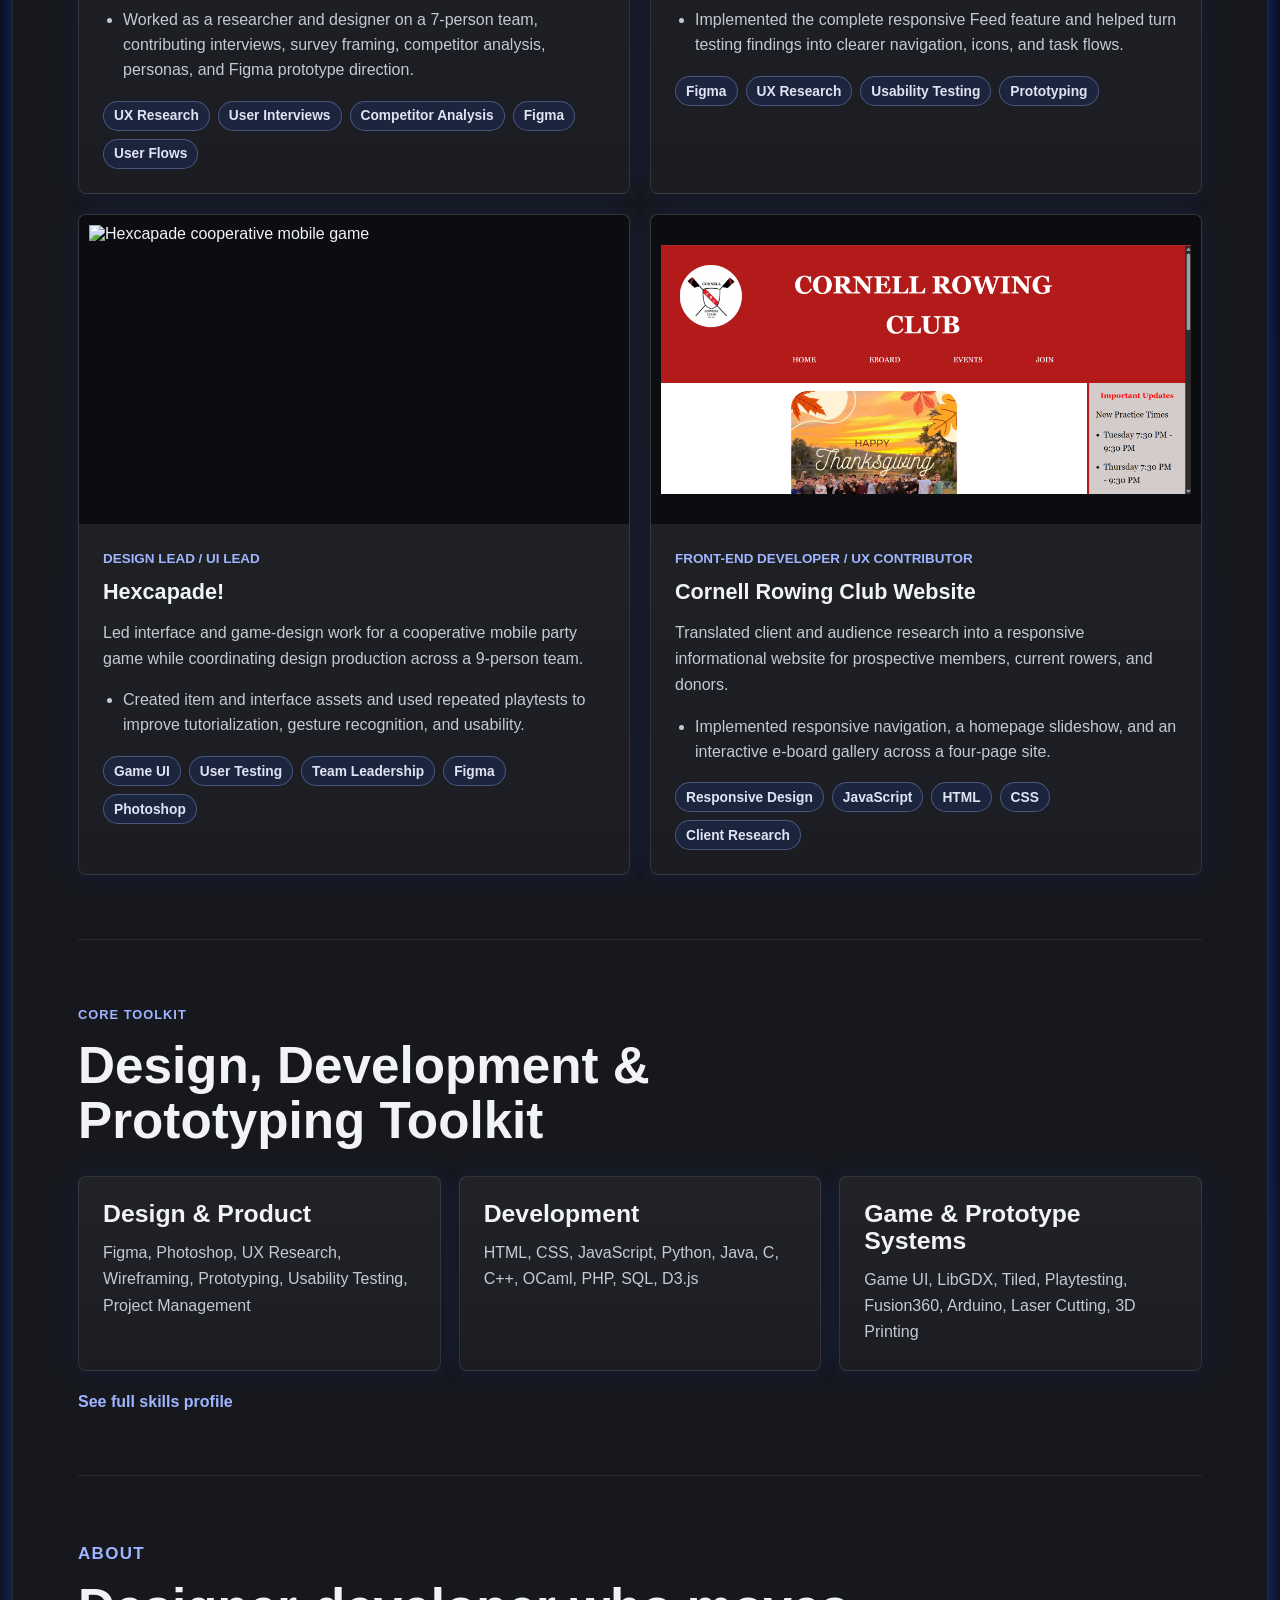
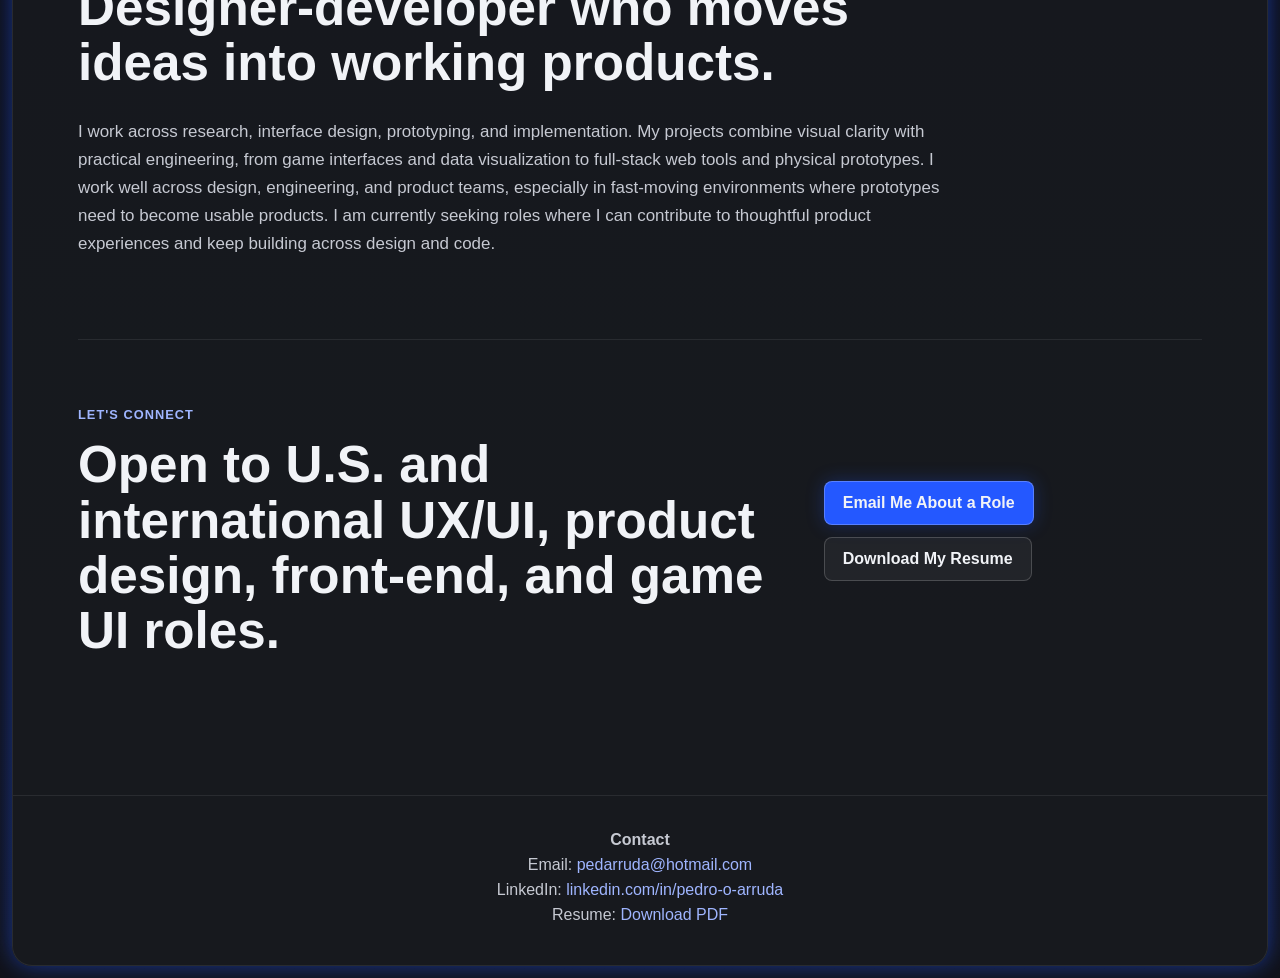
==== commit 5b4b6263: "fixed grammar" ====
--- a/index.html
+++ b/index.html
@@ -45,9 +45,8 @@
                     </div>
                     <div class="button-row" aria-label="Primary portfolio links">
                         <a class="button primary" href="projects.html">View Projects</a>
-                        <a class="button" href="public/files/Resume.pdf" download aria-label="Download Pedro Arruda resume as a PDF">Download Resume</a>
-                        <a class="button" href="https://linkedin.com/in/pedro-o-arruda" target="_blank" rel="noopener" aria-label="Visit Pedro Arruda on LinkedIn">LinkedIn</a>
-                        <a class="button" href="https://github.com/PedroTheOlive" target="_blank" rel="noopener" aria-label="Visit Pedro Arruda on GitHub">GitHub</a>
+                        <a class="button" href="public/files/Resume.pdf" download aria-label="Download my resume as a PDF">Download Resume</a>
+                        <a class="button" href="https://linkedin.com/in/pedro-o-arruda" target="_blank" rel="noopener" aria-label="Connect with me on LinkedIn">LinkedIn</a>
                     </div>
                 </div>
                 <div class="hero-portrait">
@@ -165,8 +164,8 @@
                     <h2 id="contact-title">Open to U.S. and international UX/UI, product design, front-end, and game UI roles.</h2>
                 </div>
                 <div class="button-row">
-                    <a class="button primary" href="mailto:pedarruda@hotmail.com" aria-label="Email Pedro Arruda">Contact Pedro</a>
-                    <a class="button" href="public/files/Resume.pdf" download aria-label="Download resume as a PDF">Download Resume</a>
+                    <a class="button primary" href="mailto:pedarruda@hotmail.com" aria-label="Email me about a role">Email Me About a Role</a>
+                    <a class="button" href="public/files/Resume.pdf" download aria-label="Download my resume as a PDF">Download My Resume</a>
                 </div>
             </section>
         </main>
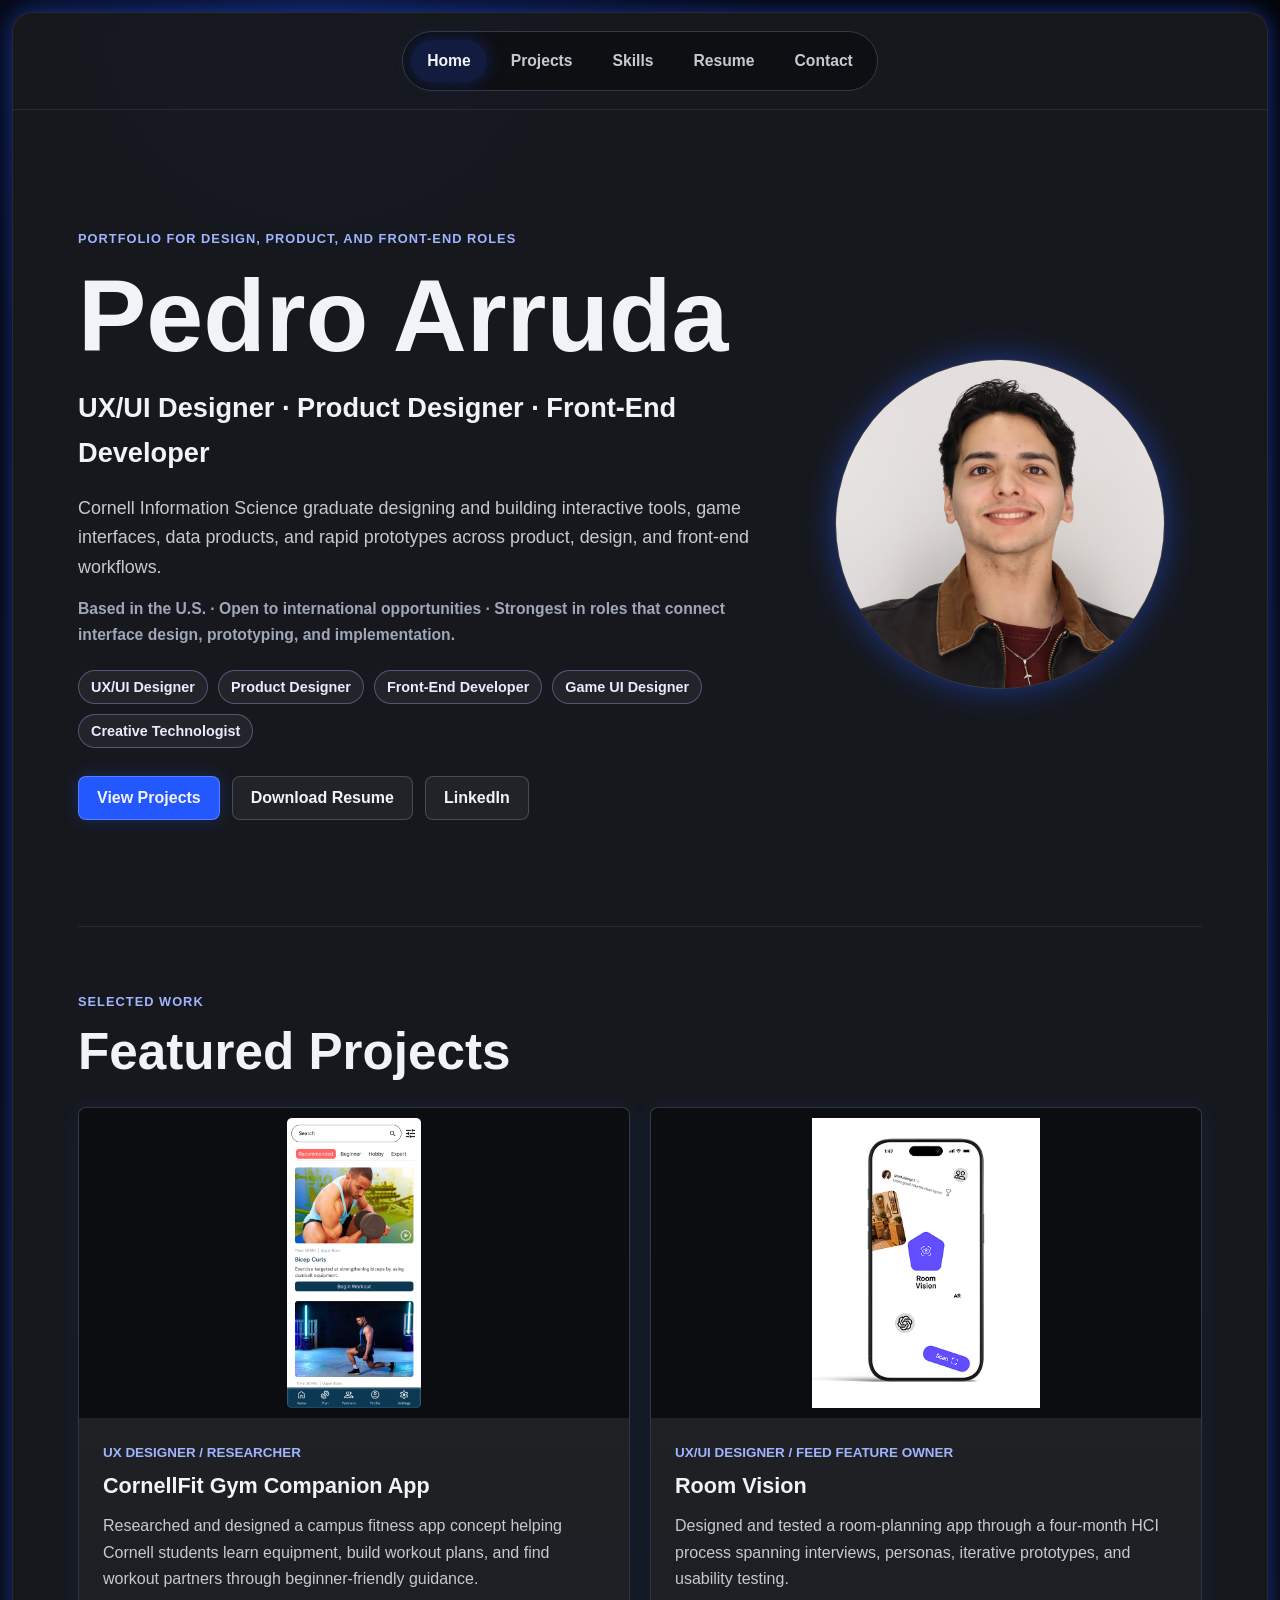
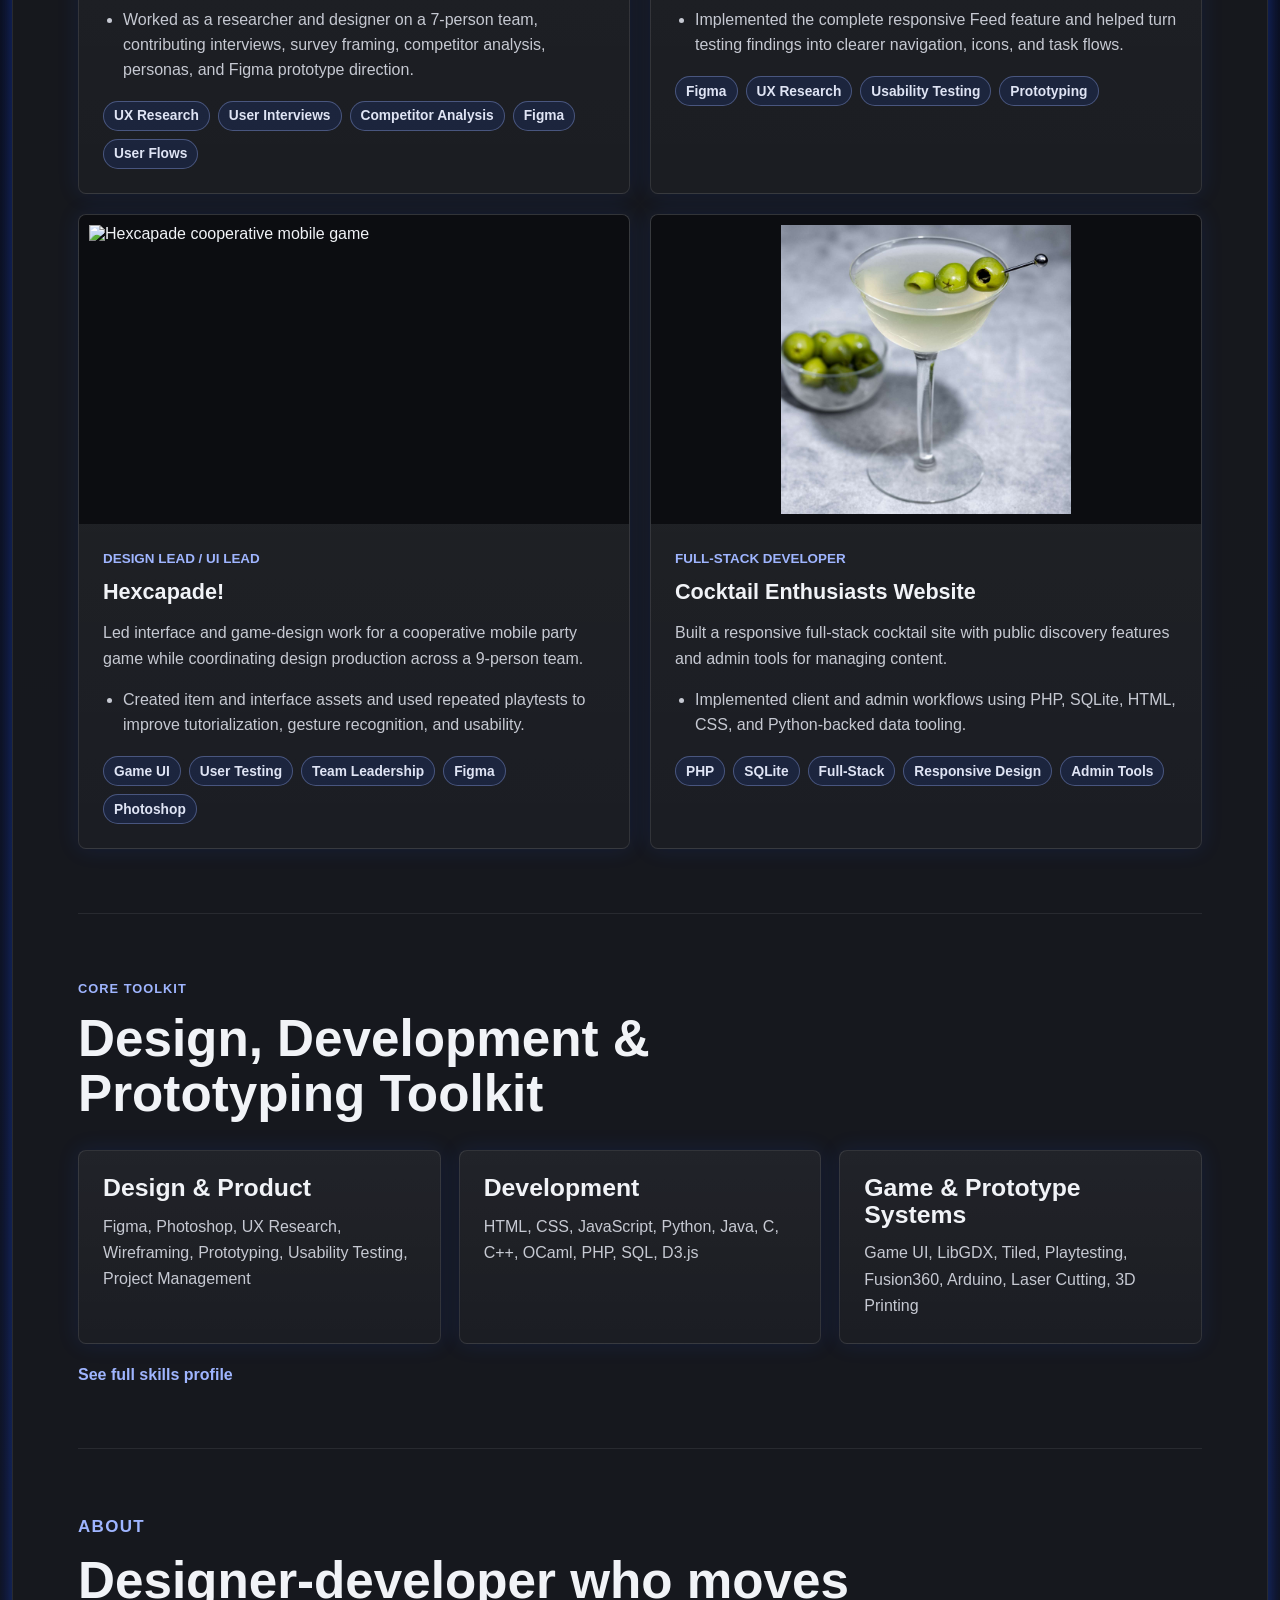
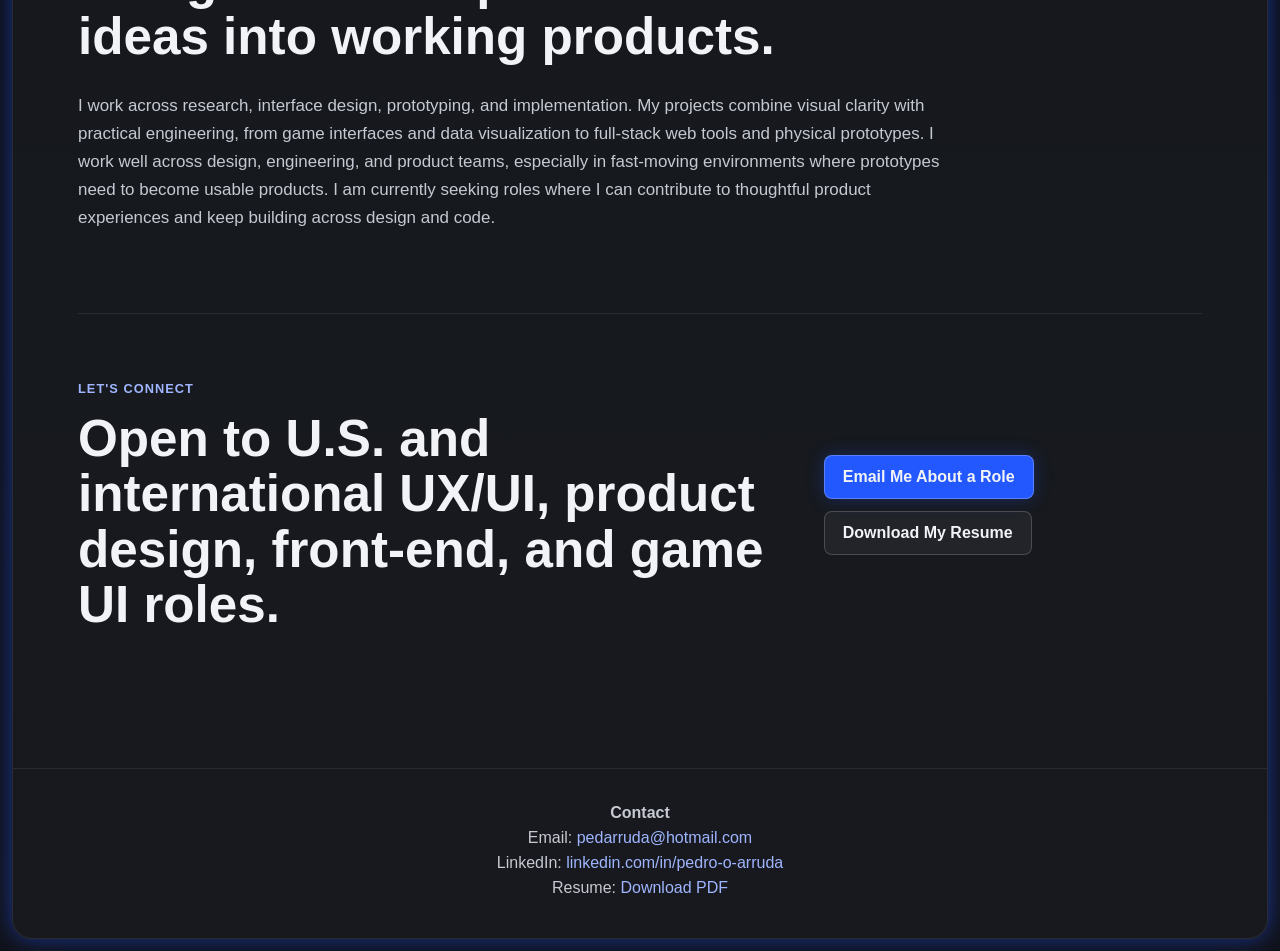
==== commit 6671eb8f: "updated highlighted projects" ====
--- a/index.html
+++ b/index.html
@@ -106,17 +106,17 @@
                         </div>
                     </a>
 
-                    <a class="feature-card" href="projects.html#p7" aria-label="View Cornell Rowing Club Website project details">
-                        <img src="public/images/projects/rowClub.png" alt="Cornell Rowing Club responsive website preview" loading="lazy" decoding="async">
+                    <a class="feature-card" href="projects.html#p6" aria-label="View Cocktail Enthusiasts Website project details">
+                        <img src="public/images/projects/cocktail.jpg" alt="Cocktail Enthusiasts Website interface preview" loading="lazy" decoding="async">
                         <div class="card-copy">
-                            <p class="project-role">Front-End Developer / UX Contributor</p>
-                            <h3>Cornell Rowing Club Website</h3>
-                            <p>Translated client and audience research into a responsive informational website for prospective members, current rowers, and donors.</p>
+                            <p class="project-role">Full-Stack Developer</p>
+                            <h3>Cocktail Enthusiasts Website</h3>
+                            <p>Built a responsive full-stack cocktail site with public discovery features and admin tools for managing content.</p>
                             <ul class="outcome-list">
-                                <li>Implemented responsive navigation, a homepage slideshow, and an interactive e-board gallery across a four-page site.</li>
+                                <li>Implemented client and admin workflows using PHP, SQLite, HTML, CSS, and Python-backed data tooling.</li>
                             </ul>
-                            <div class="tag-list" aria-label="Cornell Rowing Club Website skills">
-                                <span>Responsive Design</span><span>JavaScript</span><span>HTML</span><span>CSS</span><span>Client Research</span>
+                            <div class="tag-list" aria-label="Cocktail Enthusiasts Website skills">
+                                <span>PHP</span><span>SQLite</span><span>Full-Stack</span><span>Responsive Design</span><span>Admin Tools</span>
                             </div>
                         </div>
                     </a>
